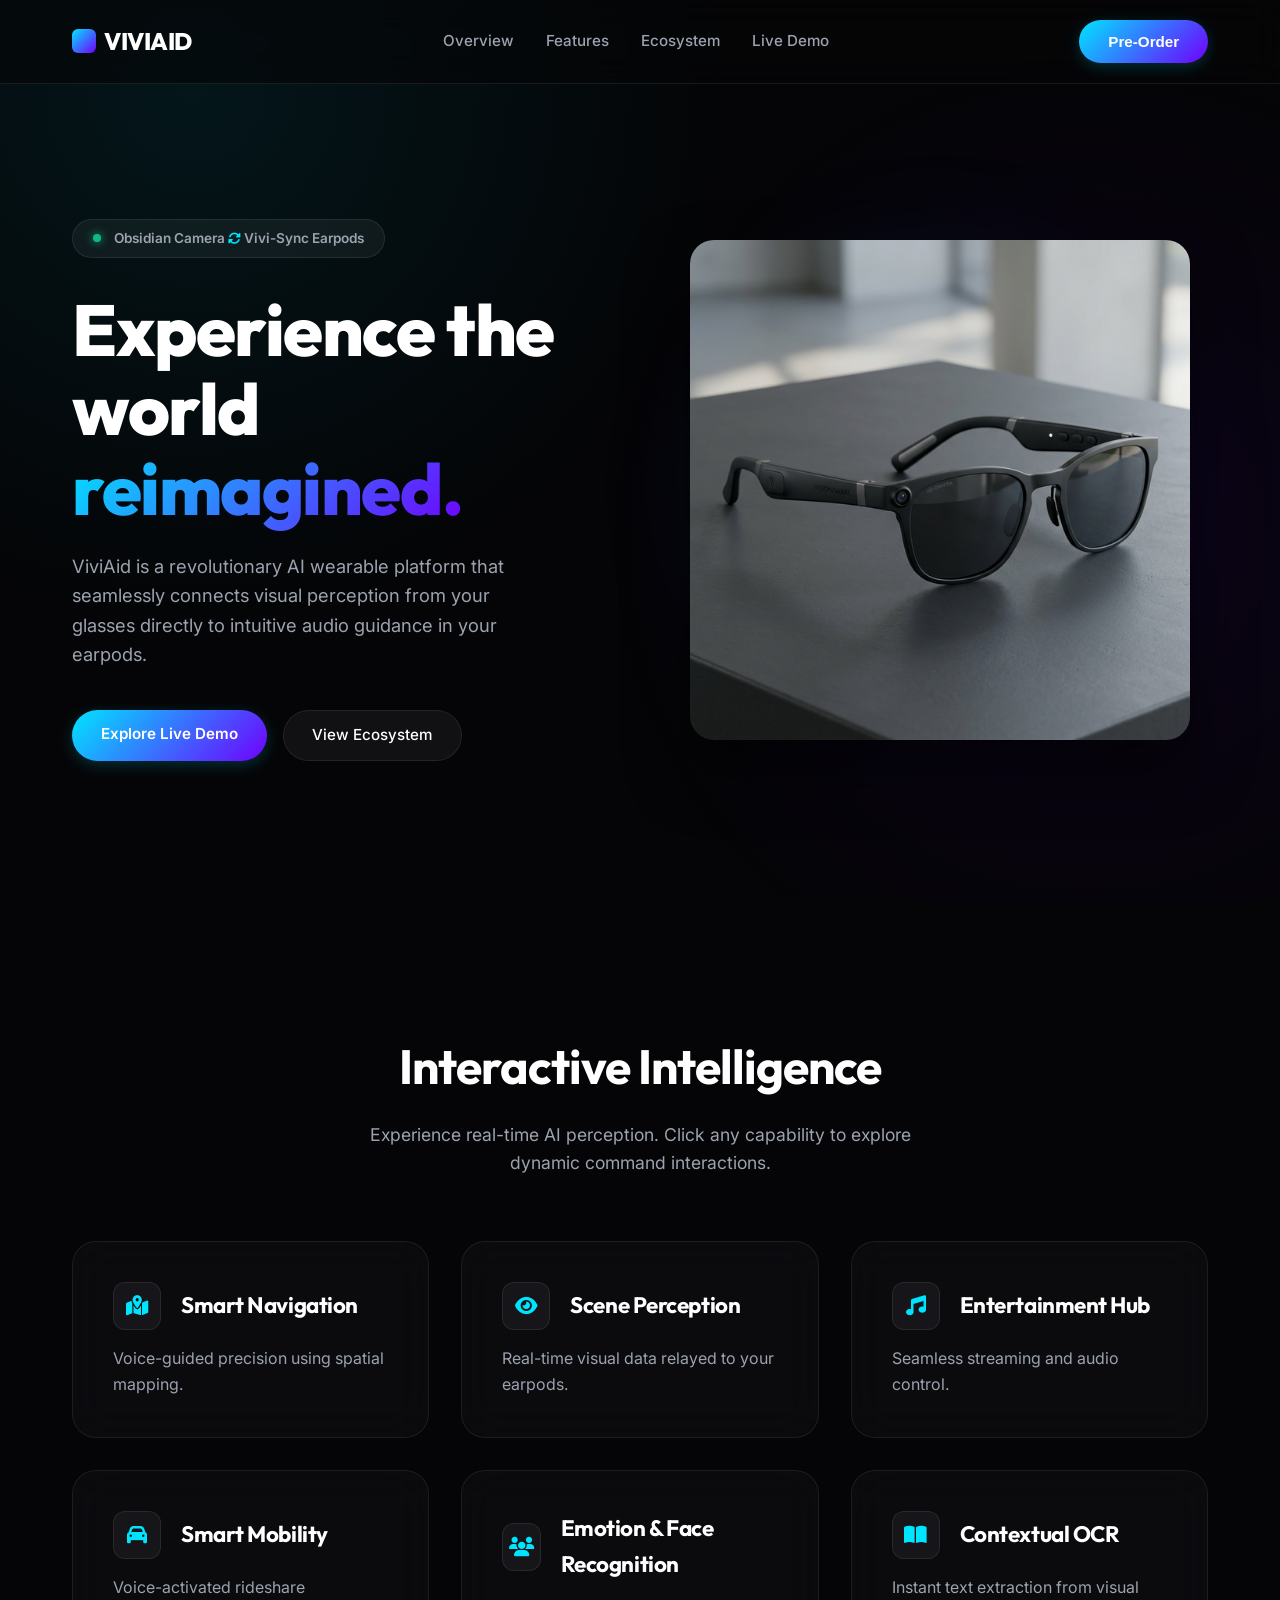
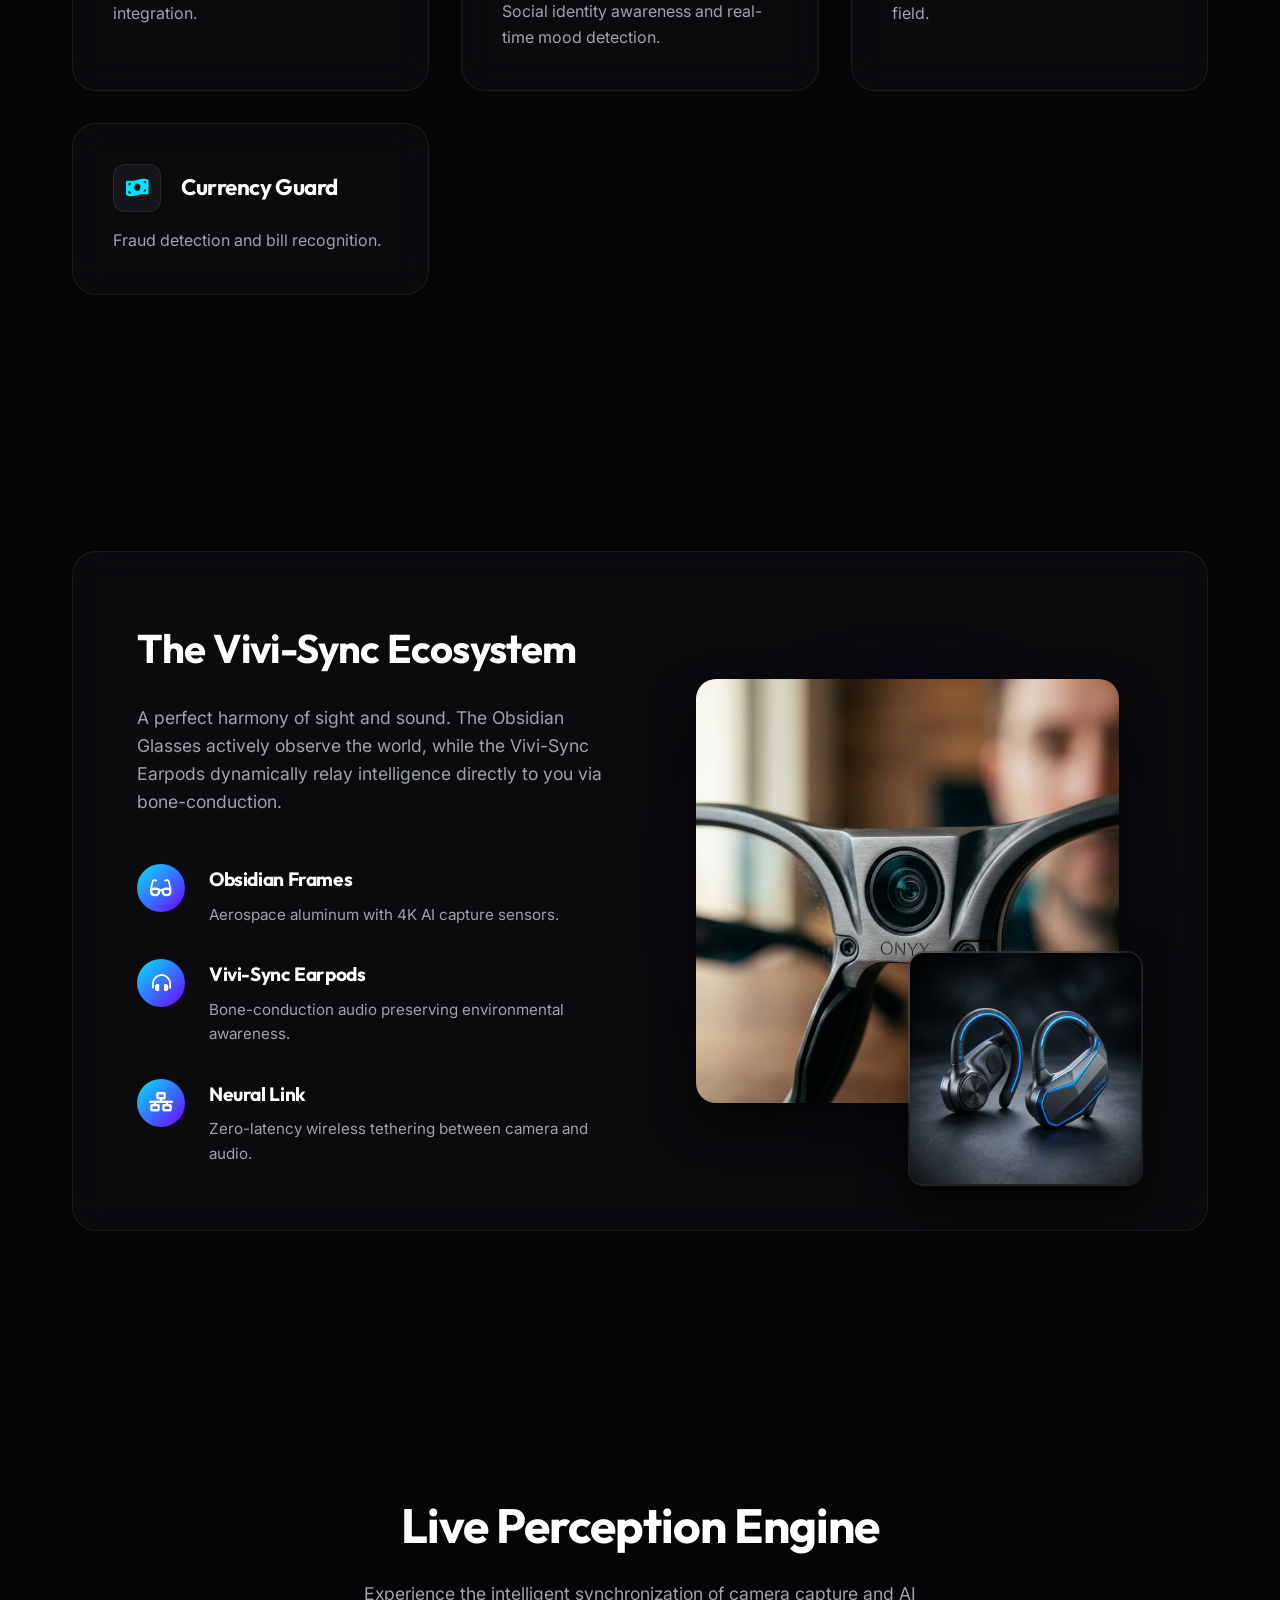
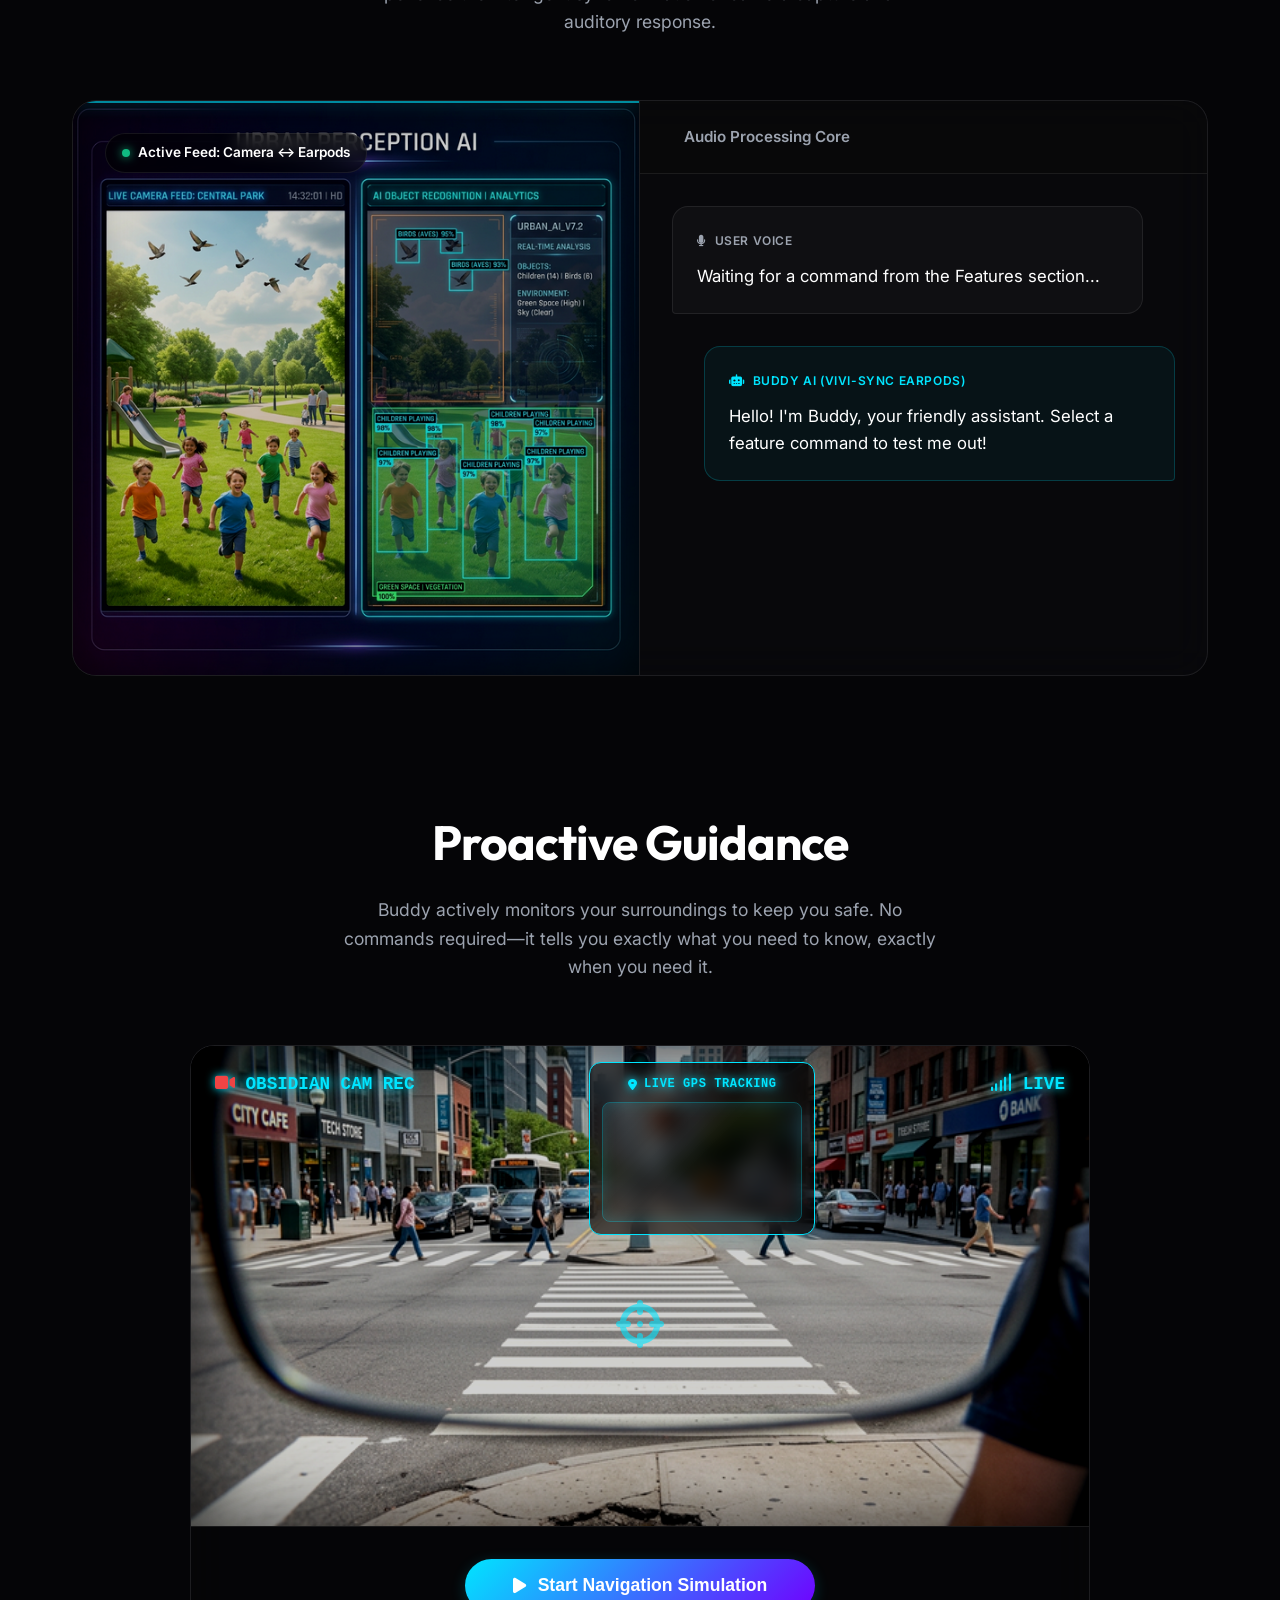
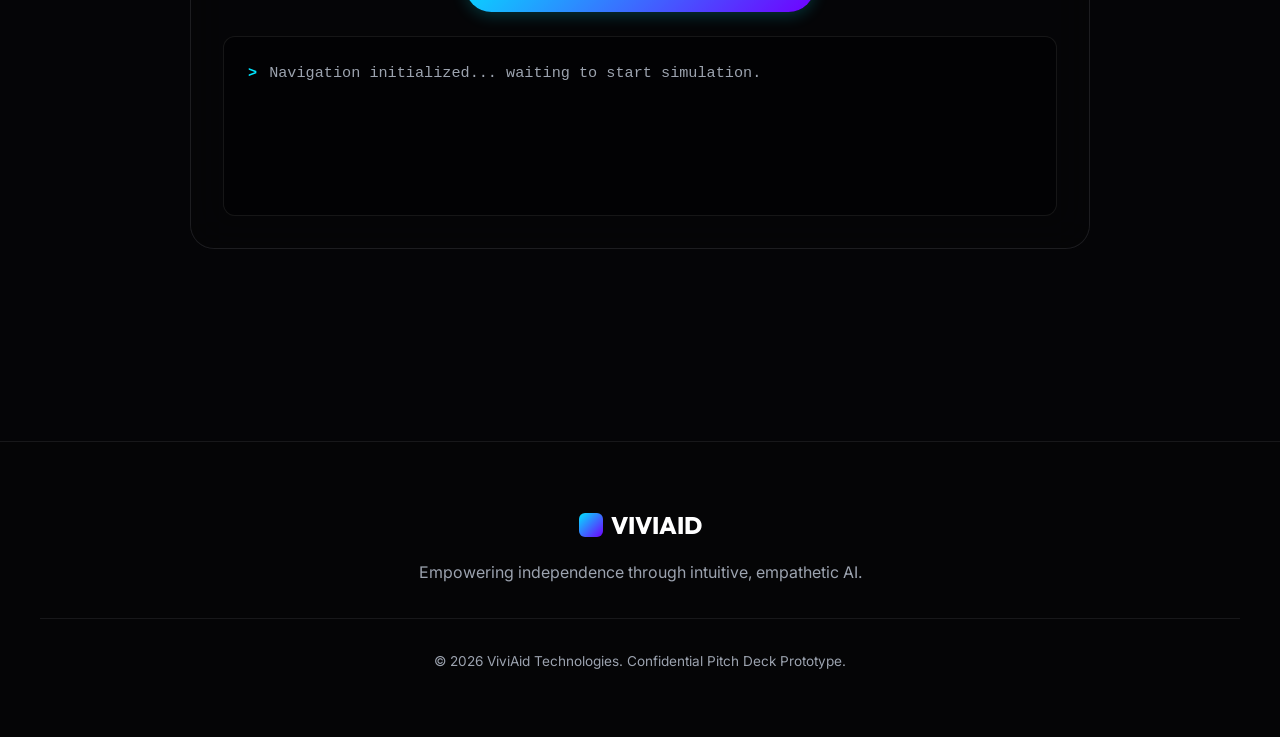
==== index.html @ 68cbff3f "Initial commit of ViviAid Project" ====
<!DOCTYPE html>
<html lang="en">

<head>
    <meta charset="UTF-8">
    <meta name="viewport" content="width=device-width, initial-scale=1.0">
    <title>ViviAid | Empowering Vision through AI</title>
    <link rel="stylesheet" href="style.css">
    <link
        href="https://fonts.googleapis.com/css2?family=Inter:wght@300;400;500;600;700&family=Outfit:wght@300;400;600;800&display=swap"
        rel="stylesheet">
    <link rel="stylesheet" href="https://cdnjs.cloudflare.com/ajax/libs/font-awesome/6.4.0/css/all.min.css">
</head>

<body class="dark-theme">
    <div class="ambient-background"></div>

    <nav class="glass-nav">
        <div class="nav-container">
            <div class="logo">
                <span class="logo-icon"></span>
                VIVIAID
            </div>
            <div class="nav-links">
                <a href="#overview">Overview</a>
                <a href="#features">Features</a>
                <a href="#hardware">Ecosystem</a>
                <a href="#demo">Live Demo</a>
            </div>
            <button class="btn-primary btn-nav">Pre-Order</button>
        </div>
    </nav>

    <header id="overview" class="hero-section">
        <div class="hero-content">
            <div class="system-status-badge">
                <div class="pulse-dot"></div>
                <span>Obsidian Camera <i class="fas fa-sync-alt spin-icon"></i> Vivi-Sync Earpods</span>
            </div>
            <h1 class="hero-title">Experience the world <br><span class="text-gradient">reimagined.</span></h1>
            <p class="hero-subtitle">ViviAid is a revolutionary AI wearable platform that seamlessly connects visual
                perception from your glasses directly to intuitive audio guidance in your earpods.</p>

            <div class="hero-actions">
                <a href="#demo" class="btn-primary">Explore Live Demo</a>
                <a href="#hardware" class="btn-secondary">View Ecosystem</a>
            </div>
        </div>
        <div class="hero-visual">
            <div class="glass-orb"></div>
            <img src="assets/glasses_1.png" alt="ViviAid Glasses" class="hero-image floating">
        </div>
    </header>

    <section id="features" class="features-section">
        <div class="section-header">
            <h2 class="section-title">Interactive Intelligence</h2>
            <p class="section-desc">Experience real-time AI perception. Click any capability to explore dynamic command
                interactions.</p>
        </div>

        <div class="features-grid">
            <!-- Navigation -->
            <div class="feature-card glass-panel" data-feature="navigation">
                <div class="feature-header">
                    <div class="feature-icon"><i class="fas fa-map-marked-alt"></i></div>
                    <h3>Smart Navigation</h3>
                </div>
                <p class="feature-desc">Voice-guided precision using spatial mapping.</p>
                <div class="feature-body">
                    <div class="divider"></div>
                    <p class="options-label">Command Buddy:</p>
                    <div class="options-grid">
                        <button class="btn-command" onclick="simulateVoice('navigation', 'park')">
                            <i class="fas fa-microphone"></i> "Take me to Central Park"
                        </button>
                        <button class="btn-command" onclick="simulateVoice('navigation', 'home')">
                            <i class="fas fa-microphone"></i> "Navigate home"
                        </button>
                    </div>
                </div>
            </div>

            <!-- Perception -->
            <div class="feature-card glass-panel" data-feature="perception">
                <div class="feature-header">
                    <div class="feature-icon"><i class="fas fa-eye"></i></div>
                    <h3>Scene Perception</h3>
                </div>
                <p class="feature-desc">Real-time visual data relayed to your earpods.</p>
                <div class="feature-body">
                    <div class="divider"></div>
                    <p class="options-label">Command Buddy:</p>
                    <div class="options-grid">
                        <button class="btn-command" onclick="simulateVoice('perception', 'surroundings')">
                            <i class="fas fa-microphone"></i> "Describe my surroundings"
                        </button>
                        <button class="btn-command" onclick="simulateVoice('perception', 'read_sign')">
                            <i class="fas fa-microphone"></i> "What does that sign say?"
                        </button>
                    </div>
                </div>
            </div>

            <!-- Music -->
            <div class="feature-card glass-panel" data-feature="music">
                <div class="feature-header">
                    <div class="feature-icon"><i class="fas fa-music"></i></div>
                    <h3>Entertainment Hub</h3>
                </div>
                <p class="feature-desc">Seamless streaming and audio control.</p>
                <div class="feature-body">
                    <div class="divider"></div>
                    <p class="options-label">Command Buddy:</p>
                    <div class="options-grid">
                        <button class="btn-command" onclick="simulateVoice('music', 'lofi')">
                            <i class="fas fa-microphone"></i> "Play relaxing lo-fi"
                        </button>
                        <button class="btn-command" onclick="simulateVoice('music', 'workout')">
                            <i class="fas fa-microphone"></i> "Start workout playlist"
                        </button>
                    </div>
                </div>
            </div>

            <!-- Rideshare -->
            <div class="feature-card glass-panel" data-feature="rideshare">
                <div class="feature-header">
                    <div class="feature-icon"><i class="fas fa-car"></i></div>
                    <h3>Smart Mobility</h3>
                </div>
                <p class="feature-desc">Voice-activated rideshare integration.</p>
                <div class="feature-body">
                    <div class="divider"></div>
                    <p class="options-label">Command Buddy:</p>
                    <div class="options-grid">
                        <button class="btn-command" onclick="simulateVoice('rideshare', 'uber')">
                            <i class="fas fa-microphone"></i> "Call me an Uber"
                        </button>
                        <button class="btn-command" onclick="simulateVoice('rideshare', 'status')">
                            <i class="fas fa-microphone"></i> "How far is my ride?"
                        </button>
                    </div>
                </div>
            </div>

            <!-- Recognition & Emotion -->
            <div class="feature-card glass-panel" data-feature="recognition">
                <div class="feature-header">
                    <div class="feature-icon"><i class="fas fa-users"></i></div>
                    <h3>Emotion & Face Recognition</h3>
                </div>
                <p class="feature-desc">Social identity awareness and real-time mood detection.</p>
                <div class="feature-body">
                    <div class="divider"></div>
                    <p class="options-label">Command Buddy:</p>
                    <div class="options-grid">
                        <button class="btn-command" onclick="simulateVoice('recognition', 'who')">
                            <i class="fas fa-microphone"></i> "Who is walking towards me?"
                        </button>
                        <button class="btn-command" onclick="simulateVoice('recognition', 'crowd')">
                            <i class="fas fa-microphone"></i> "Is anyone I know here?"
                        </button>
                        <button class="btn-command" onclick="simulateVoice('recognition', 'mood')">
                            <i class="fas fa-microphone"></i> "How is Jimmy feeling?"
                        </button>
                    </div>
                </div>
            </div>

            <!-- Reading -->
            <div class="feature-card glass-panel" data-feature="reading">
                <div class="feature-header">
                    <div class="feature-icon"><i class="fas fa-book-open"></i></div>
                    <h3>Contextual OCR</h3>
                </div>
                <p class="feature-desc">Instant text extraction from visual field.</p>
                <div class="feature-body">
                    <div class="divider"></div>
                    <p class="options-label">Command Buddy:</p>
                    <div class="options-grid">
                        <button class="btn-command" onclick="simulateVoice('reading', 'menu')">
                            <i class="fas fa-microphone"></i> "Read this menu"
                        </button>
                        <button class="btn-command" onclick="simulateVoice('reading', 'book')">
                            <i class="fas fa-microphone"></i> "Read first page"
                        </button>
                    </div>
                </div>
            </div>

            <!-- Currency Guard -->
            <div class="feature-card glass-panel" data-feature="currency">
                <div class="feature-header">
                    <div class="feature-icon"><i class="fas fa-money-bill-wave"></i></div>
                    <h3>Currency Guard</h3>
                </div>
                <p class="feature-desc">Fraud detection and bill recognition.</p>
                <div class="feature-body">
                    <div class="divider"></div>
                    <p class="options-label">Command Buddy:</p>
                    <div class="options-grid">
                        <button class="btn-command" onclick="simulateVoice('currency', 'check')">
                            <i class="fas fa-microphone"></i> "Buddy, check this note"
                        </button>
                        <button class="btn-command" onclick="simulateVoice('currency', 'fraud')">
                            <i class="fas fa-microphone"></i> "Is this money real?"
                        </button>
                    </div>
                </div>
            </div>
        </div>
    </section>

    <section id="hardware" class="hardware-section">
        <div class="hardware-container glass-panel">
            <div class="hardware-info">
                <h2 class="section-title">The Vivi-Sync Ecosystem</h2>
                <p class="hardware-desc">A perfect harmony of sight and sound. The Obsidian Glasses actively observe the
                    world, while the Vivi-Sync Earpods dynamically relay intelligence directly to you via
                    bone-conduction.</p>

                <div class="specs-list">
                    <div class="spec-item">
                        <div class="spec-icon"><i class="fas fa-glasses"></i></div>
                        <div class="spec-text">
                            <h4>Obsidian Frames</h4>
                            <p>Aerospace aluminum with 4K AI capture sensors.</p>
                        </div>
                    </div>
                    <div class="spec-item">
                        <div class="spec-icon"><i class="fas fa-headphones-alt"></i></div>
                        <div class="spec-text">
                            <h4>Vivi-Sync Earpods</h4>
                            <p>Bone-conduction audio preserving environmental awareness.</p>
                        </div>
                    </div>
                    <div class="spec-item">
                        <div class="spec-icon"><i class="fas fa-network-wired"></i></div>
                        <div class="spec-text">
                            <h4>Neural Link</h4>
                            <p>Zero-latency wireless tethering between camera and audio.</p>
                        </div>
                    </div>
                </div>
            </div>
            <div class="hardware-showcase">
                <div class="showcase-glow"></div>
                <img src="assets/glasses_2.png" alt="Obsidian Glasses" class="hw-img-main floating-slow">
                <img src="assets/earpods.png" alt="Vivi-Sync Earpods" class="hw-img-sub floating-fast">
            </div>
        </div>
    </section>

    <section id="demo" class="demo-section">
        <div class="section-header">
            <h2 class="section-title">Live Perception Engine</h2>
            <p class="section-desc">Experience the intelligent synchronization of camera capture and AI auditory
                response.</p>
        </div>

        <div class="demo-interface glass-panel">
            <div class="demo-visual-feed">
                <div class="feed-overlay">
                    <div class="feed-status">
                        <div class="pulse-dot green"></div> Active Feed: Camera &harr; Earpods
                    </div>
                    <div class="ai-scanning-line"></div>
                </div>
                <img src="assets/ai_view.png" alt="AI perception view" class="feed-image">
            </div>
            <div class="demo-interaction">
                <div class="interaction-header">
                    <i class="fas fa-waveform"></i> Audio Processing Core
                </div>
                <div class="chat-flow">
                    <div class="message user-message" id="user-speech-bubble">
                        <div class="message-meta"><i class="fas fa-microphone"></i> User Voice</div>
                        <p class="message-text">Waiting for a command from the Features section...</p>
                    </div>
                    <div class="message ai-message" id="ai-speech-bubble">
                        <div class="message-meta"><i class="fas fa-robot"></i> Buddy AI (Vivi-Sync Earpods)</div>
                        <p class="message-text">Hello! I'm Buddy, your friendly assistant. Select a feature command to
                            test me out!</p>
                    </div>
                </div>
            </div>
        </div>
    </section>

    <section id="proactive-guide" class="demo-section proactive-section">
        <div class="section-header">
            <h2 class="section-title">Proactive Guidance</h2>
            <p class="section-desc">Buddy actively monitors your surroundings to keep you safe. No commands
                required&mdash;it tells you exactly what you need to know, exactly when you need it.</p>
        </div>

        <div class="proactive-container glass-panel">
            <div class="proactive-video-wrapper">
                <div class="video-overlay">
                    <div class="video-hud">
                        <div class="hud-top">
                            <span class="hud-item"><i class="fas fa-video pulse-red"></i> OBSIDIAN CAM REC</span>
                            <div class="live-map-container">
                                <div class="map-label"><i class="fas fa-map-marker-alt"></i> Live GPS Tracking</div>
                                <div class="map-iframe-wrapper">
                                    <iframe
                                        src="https://maps.google.com/maps?q=5th%20Avenue,%20NYC&t=m&z=16&output=embed&iwloc=near&disableDefaultUI=true"
                                        frameborder="0" scrolling="no" marginheight="0" marginwidth="0"></iframe>
                                    <div class="map-glass-overlay"></div>
                                </div>
                            </div>
                            <span class="hud-item"><i class="fas fa-signal"></i> LIVE</span>
                        </div>
                        <div class="hud-center">
                            <i class="fas fa-crosshairs target-reticle"></i>
                        </div>
                        <div class="hud-bottom">
                            <div class="ai-subtitle-box" id="proactive-subtitle">
                                <span class="subtitle-text info">System scanning environment...</span>
                            </div>
                        </div>
                    </div>
                </div>
                <img src="assets/street_navigation.png" alt="Street navigation view" class="proactive-video-img">
            </div>
            <div class="proactive-controls">
                <button class="btn-primary btn-play" onclick="startProactiveDemo()" id="btn-proactive-play">
                    <i class="fas fa-play"></i> Start Navigation Simulation
                </button>
                <div class="proactive-logs" id="proactive-logs">
                    <div class="log-item header-log">Navigation initialized... waiting to start simulation.</div>
                </div>
            </div>
        </div>
    </section>

    <!-- Adding a professional footer -->
    <footer class="footer">
        <div class="footer-content">
            <div class="footer-logo">
                <span class="logo-icon"></span>
                VIVIAID
            </div>
            <p class="footer-text">Empowering independence through intuitive, empathetic AI.</p>
            <div class="footer-bottom">
                <p>&copy; 2026 ViviAid Technologies. Confidential Pitch Deck Prototype.</p>
            </div>
        </div>
    </footer>

    <script src="main.js"></script>
</body>

</html>
---- style.css ----
:root {
    --bg-dark: #050507;
    --bg-panel: rgba(20, 20, 25, 0.4);
    --border-glass: rgba(255, 255, 255, 0.08);
    --accent-cyan: #00e5ff;
    --accent-purple: #7000ff;
    --accent-gradient: linear-gradient(135deg, var(--accent-cyan), var(--accent-purple));
    --text-primary: #ffffff;
    --text-secondary: #9ca3af;
    --font-heading: 'Outfit', sans-serif;
    --font-ui: 'Inter', sans-serif;
}

* {
    margin: 0;
    padding: 0;
    box-sizing: border-box;
}

html {
    scroll-behavior: smooth;
}

body {
    background-color: var(--bg-dark);
    color: var(--text-primary);
    font-family: var(--font-ui);
    line-height: 1.6;
    overflow-x: hidden;
    -webkit-font-smoothing: antialiased;
}

/* Typography */
h1,
h2,
h3,
h4,
.logo {
    font-family: var(--font-heading);
    letter-spacing: -0.02em;
}

.text-gradient {
    background: var(--accent-gradient);
    -webkit-background-clip: text;
    -webkit-text-fill-color: transparent;
    background-clip: text;
}

/* Ambient Background */
.ambient-background {
    position: fixed;
    top: 0;
    left: 0;
    width: 100vw;
    height: 100vh;
    z-index: -1;
    background:
        radial-gradient(circle at 15% 10%, rgba(0, 229, 255, 0.08) 0%, transparent 40%),
        radial-gradient(circle at 85% 60%, rgba(112, 0, 255, 0.08) 0%, transparent 40%);
    pointer-events: none;
}

/* Glass UI Elements */
.glass-nav {
    position: fixed;
    top: 0;
    width: 100%;
    z-index: 100;
    background: rgba(5, 5, 7, 0.6);
    backdrop-filter: blur(16px);
    -webkit-backdrop-filter: blur(16px);
    border-bottom: 1px solid var(--border-glass);
}

.nav-container {
    max-width: 1200px;
    margin: 0 auto;
    padding: 1.25rem 2rem;
    display: flex;
    justify-content: space-between;
    align-items: center;
}

.logo {
    font-size: 1.5rem;
    font-weight: 800;
    display: flex;
    align-items: center;
    gap: 0.5rem;
    color: var(--text-primary);
}

.logo-icon {
    width: 24px;
    height: 24px;
    border-radius: 6px;
    background: var(--accent-gradient);
}

.nav-links {
    display: flex;
    gap: 2rem;
}

.nav-links a {
    color: var(--text-secondary);
    text-decoration: none;
    font-weight: 500;
    font-size: 0.95rem;
    transition: color 0.3s ease;
}

.nav-links a:hover {
    color: var(--text-primary);
}

/* Buttons */
.btn-primary {
    background: var(--accent-gradient);
    color: #fff;
    border: none;
    padding: 0.8rem 1.8rem;
    border-radius: 50px;
    font-weight: 600;
    font-size: 0.95rem;
    cursor: pointer;
    text-decoration: none;
    transition: transform 0.3s cubic-bezier(0.175, 0.885, 0.32, 1.275), box-shadow 0.3s ease;
    box-shadow: 0 4px 15px rgba(0, 229, 255, 0.2);
    display: inline-block;
}

.btn-primary:hover {
    transform: translateY(-2px);
    box-shadow: 0 8px 25px rgba(0, 229, 255, 0.4);
}

.btn-secondary {
    background: rgba(255, 255, 255, 0.05);
    color: var(--text-primary);
    border: 1px solid var(--border-glass);
    padding: 0.8rem 1.8rem;
    border-radius: 50px;
    font-weight: 500;
    font-size: 0.95rem;
    cursor: pointer;
    text-decoration: none;
    transition: all 0.3s ease;
    display: inline-block;
}

.btn-secondary:hover {
    background: rgba(255, 255, 255, 0.1);
    border-color: rgba(255, 255, 255, 0.2);
}

.btn-command {
    background: rgba(255, 255, 255, 0.05);
    border: 1px solid var(--border-glass);
    color: var(--text-primary);
    padding: 0.8rem 1rem;
    border-radius: 12px;
    font-size: 0.9rem;
    font-weight: 500;
    display: flex;
    align-items: center;
    gap: 0.5rem;
    cursor: pointer;
    transition: all 0.3s ease;
    text-align: left;
}

.btn-command i {
    color: var(--accent-cyan);
    font-size: 1rem;
}

.btn-command:hover {
    background: rgba(0, 229, 255, 0.1);
    border-color: rgba(0, 229, 255, 0.3);
    transform: translateY(-2px);
}

/* Hero Section */
.hero-section {
    max-width: 1200px;
    margin: 0 auto;
    padding: 10rem 2rem 5rem;
    display: grid;
    grid-template-columns: 1fr 1fr;
    gap: 4rem;
    align-items: center;
    min-height: 100vh;
}

.system-status-badge {
    display: inline-flex;
    align-items: center;
    gap: 0.8rem;
    background: rgba(255, 255, 255, 0.05);
    border: 1px solid var(--border-glass);
    padding: 0.5rem 1.25rem;
    border-radius: 50px;
    font-size: 0.85rem;
    font-weight: 600;
    color: var(--text-secondary);
    margin-bottom: 2rem;
}

.pulse-dot {
    width: 8px;
    height: 8px;
    background: #10b981;
    border-radius: 50%;
    box-shadow: 0 0 10px #10b981;
    animation: pulse 2s infinite;
}

.pulse-dot.green {
    background: #10b981;
    box-shadow: 0 0 10px #10b981;
}

@keyframes pulse {
    0% {
        transform: scale(0.95);
        box-shadow: 0 0 0 0 rgba(16, 185, 129, 0.7);
    }

    70% {
        transform: scale(1);
        box-shadow: 0 0 0 6px rgba(16, 185, 129, 0);
    }

    100% {
        transform: scale(0.95);
        box-shadow: 0 0 0 0 rgba(16, 185, 129, 0);
    }
}

.spin-icon {
    font-size: 0.8rem;
    color: var(--accent-cyan);
    animation: spin 4s linear infinite;
}

@keyframes spin {
    100% {
        transform: rotate(360deg);
    }
}

.hero-title {
    font-size: 4.5rem;
    line-height: 1.1;
    margin-bottom: 1.5rem;
    font-weight: 800;
}

.hero-subtitle {
    font-size: 1.15rem;
    color: var(--text-secondary);
    margin-bottom: 2.5rem;
    max-width: 480px;
}

.hero-actions {
    display: flex;
    gap: 1rem;
}

.hero-visual {
    position: relative;
    display: flex;
    justify-content: center;
    align-items: center;
}

.glass-orb {
    position: absolute;
    width: 400px;
    height: 400px;
    background: var(--accent-gradient);
    border-radius: 50%;
    filter: blur(80px);
    opacity: 0.15;
    z-index: -1;
}

.hero-image {
    width: 100%;
    max-width: 500px;
    border-radius: 24px;
    box-shadow: 0 30px 60px rgba(0, 0, 0, 0.6);
}

.floating {
    animation: float 6s ease-in-out infinite;
}

.floating-slow {
    animation: float 8s ease-in-out infinite;
}

.floating-fast {
    animation: float 4s ease-in-out infinite reverse;
}

@keyframes float {

    0%,
    100% {
        transform: translateY(0);
    }

    50% {
        transform: translateY(-20px);
    }
}

/* Sections */
.features-section,
.hardware-section,
.demo-section {
    max-width: 1200px;
    margin: 0 auto;
    padding: 8rem 2rem;
}

.section-header {
    text-align: center;
    margin-bottom: 4rem;
    max-width: 600px;
    margin-left: auto;
    margin-right: auto;
}

.section-title {
    font-size: 3rem;
    margin-bottom: 1rem;
}

.section-desc {
    color: var(--text-secondary);
    font-size: 1.1rem;
}

/* Glass Panel Utilities */
.glass-panel {
    background: var(--bg-panel);
    border: 1px solid var(--border-glass);
    backdrop-filter: blur(20px);
    -webkit-backdrop-filter: blur(20px);
    border-radius: 24px;
}

/* Features */
.features-grid {
    display: grid;
    grid-template-columns: repeat(auto-fit, minmax(320px, 1fr));
    gap: 2rem;
}

.feature-card {
    padding: 2.5rem;
    transition: all 0.4s cubic-bezier(0.175, 0.885, 0.32, 1.275);
    display: flex;
    flex-direction: column;
}

.feature-card:hover {
    border-color: rgba(0, 229, 255, 0.3);
    transform: translateY(-5px);
    box-shadow: 0 20px 40px rgba(0, 0, 0, 0.4);
}

.feature-card.expanded {
    background: rgba(255, 255, 255, 0.08);
    border-color: var(--accent-purple);
}

.feature-header {
    display: flex;
    align-items: center;
    gap: 1.25rem;
    margin-bottom: 1rem;
    cursor: pointer;
}

.feature-icon {
    width: 48px;
    height: 48px;
    border-radius: 12px;
    background: rgba(255, 255, 255, 0.05);
    display: flex;
    align-items: center;
    justify-content: center;
    font-size: 1.25rem;
    color: var(--accent-cyan);
    border: 1px solid var(--border-glass);
}

.feature-card h3 {
    font-size: 1.4rem;
}

.feature-desc {
    color: var(--text-secondary);
    font-size: 1rem;
    margin-bottom: 0;
}

.feature-body {
    max-height: 0;
    overflow: hidden;
    opacity: 0;
    transition: max-height 0.5s ease, opacity 0.5s ease, margin-top 0.5s ease;
}

.feature-card.expanded .feature-body {
    max-height: 300px;
    opacity: 1;
    margin-top: 1.5rem;
}

.divider {
    height: 1px;
    background: var(--border-glass);
    margin-bottom: 1.5rem;
}

.options-label {
    font-size: 0.85rem;
    text-transform: uppercase;
    letter-spacing: 0.05em;
    color: var(--accent-cyan);
    margin-bottom: 1rem;
    font-weight: 600;
}

.options-grid {
    display: flex;
    flex-direction: column;
    gap: 0.75rem;
}

/* Hardware Section */
.hardware-container {
    display: grid;
    grid-template-columns: 1fr 1fr;
    gap: 4rem;
    padding: 4rem;
    align-items: center;
}

.hardware-info h2 {
    font-size: 2.5rem;
    margin-bottom: 1.5rem;
}

.hardware-desc {
    color: var(--text-secondary);
    font-size: 1.1rem;
    margin-bottom: 3rem;
}

.specs-list {
    display: flex;
    flex-direction: column;
    gap: 2rem;
}

.spec-item {
    display: flex;
    gap: 1.5rem;
}

.spec-icon {
    width: 48px;
    height: 48px;
    min-width: 48px;
    border-radius: 50%;
    background: var(--accent-gradient);
    display: flex;
    align-items: center;
    justify-content: center;
    font-size: 1.2rem;
    color: white;
}

.spec-text h4 {
    font-size: 1.2rem;
    margin-bottom: 0.5rem;
}

.spec-text p {
    color: var(--text-secondary);
    font-size: 0.95rem;
}

.hardware-showcase {
    position: relative;
    height: 100%;
    min-height: 400px;
    display: flex;
    align-items: center;
    justify-content: center;
}

.showcase-glow {
    position: absolute;
    width: 300px;
    height: 300px;
    background: rgba(112, 0, 255, 0.2);
    filter: blur(60px);
    border-radius: 50%;
}

.hw-img-main {
    width: 90%;
    border-radius: 20px;
    position: relative;
    z-index: 2;
    box-shadow: 0 20px 40px rgba(0, 0, 0, 0.5);
}

.hw-img-sub {
    position: absolute;
    width: 50%;
    bottom: -20px;
    right: 0px;
    z-index: 3;
    border-radius: 16px;
    border: 2px solid rgba(255, 255, 255, 0.1);
    background: rgba(0, 0, 0, 0.4);
    backdrop-filter: blur(10px);
    box-shadow: 0 20px 40px rgba(0, 0, 0, 0.6);
}

/* Demo Section */
.demo-interface {
    display: grid;
    grid-template-columns: 1fr 1fr;
    overflow: hidden;
}

.demo-visual-feed {
    position: relative;
    border-right: 1px solid var(--border-glass);
    overflow: hidden;
    min-height: 400px;
}

.feed-image {
    width: 100%;
    height: 100%;
    object-fit: cover;
    filter: brightness(0.8) contrast(1.1);
}

.feed-overlay {
    position: absolute;
    top: 0;
    left: 0;
    width: 100%;
    height: 100%;
    box-shadow: inset 0 0 50px rgba(0, 0, 0, 0.8);
    pointer-events: none;
    z-index: 2;
}

.feed-status {
    position: absolute;
    top: 2rem;
    left: 2rem;
    background: rgba(0, 0, 0, 0.6);
    backdrop-filter: blur(8px);
    padding: 0.5rem 1rem;
    border-radius: 50px;
    border: 1px solid var(--border-glass);
    font-size: 0.85rem;
    font-weight: 600;
    display: flex;
    align-items: center;
    gap: 0.5rem;
}

.ai-scanning-line {
    position: absolute;
    top: 0;
    left: 0;
    width: 100%;
    height: 2px;
    background: var(--accent-cyan);
    box-shadow: 0 0 15px var(--accent-cyan);
    animation: scan 4s ease-in-out infinite;
    opacity: 0.6;
}

@keyframes scan {
    0% {
        top: 0;
    }

    50% {
        top: 100%;
    }

    100% {
        top: 0;
    }
}

.demo-interaction {
    padding: 0;
    display: flex;
    flex-direction: column;
}

.interaction-header {
    padding: 1.5rem 2rem;
    border-bottom: 1px solid var(--border-glass);
    font-weight: 600;
    font-size: 0.95rem;
    color: var(--text-secondary);
    display: flex;
    align-items: center;
    gap: 0.75rem;
    background: rgba(0, 0, 0, 0.3);
}

.chat-flow {
    padding: 2rem;
    display: flex;
    flex-direction: column;
    gap: 2rem;
    background: rgba(0, 0, 0, 0.2);
    flex-grow: 1;
}

.message {
    padding: 1.5rem;
    border-radius: 16px;
    border: 1px solid var(--border-glass);
    position: relative;
    font-size: 1.05rem;
}

.user-message {
    background: rgba(255, 255, 255, 0.03);
    margin-right: 2rem;
    border-bottom-left-radius: 4px;
}

.ai-message {
    background: rgba(0, 229, 255, 0.05);
    border-color: rgba(0, 229, 255, 0.2);
    margin-left: 2rem;
    border-bottom-right-radius: 4px;
}

.message-meta {
    font-size: 0.75rem;
    text-transform: uppercase;
    letter-spacing: 0.05em;
    font-weight: 600;
    margin-bottom: 0.75rem;
    display: flex;
    align-items: center;
    gap: 0.5rem;
}

.user-message .message-meta {
    color: var(--text-secondary);
}

.ai-message .message-meta {
    color: var(--accent-cyan);
}

/* Proactive Guidance Section */
.proactive-section {
    padding-top: 0;
}

.proactive-container {
    display: flex;
    flex-direction: column;
    overflow: hidden;
    max-width: 900px;
    margin: 0 auto;
}

.proactive-video-wrapper {
    position: relative;
    width: 100%;
    height: 480px;
    background: #000;
}

.proactive-video-img {
    width: 100%;
    height: 100%;
    object-fit: cover;
    opacity: 0.9;
    filter: contrast(1.1) brightness(0.9);
}

.video-overlay {
    position: absolute;
    top: 0;
    left: 0;
    right: 0;
    bottom: 0;
    box-shadow: inset 0 0 80px rgba(0, 0, 0, 0.8);
    pointer-events: none;
    z-index: 5;
}

.video-hud {
    position: absolute;
    top: 0;
    left: 0;
    right: 0;
    bottom: 0;
    display: flex;
    flex-direction: column;
    justify-content: space-between;
    padding: 1.5rem;
    color: var(--accent-cyan);
    font-family: monospace;
    z-index: 10;
}

.hud-top {
    display: flex;
    justify-content: space-between;
    align-items: flex-start;
    font-weight: bold;
    font-size: 1.1rem;
    text-shadow: 0 0 10px var(--accent-cyan);
}

.pulse-red {
    color: #ef4444;
    animation: flash 2s infinite;
}

@keyframes flash {

    0%,
    100% {
        opacity: 1;
    }

    50% {
        opacity: 0.3;
    }
}

.live-map-container {
    display: flex;
    flex-direction: column;
    align-items: center;
    background: rgba(0, 0, 0, 0.6);
    backdrop-filter: blur(10px);
    border: 1px solid var(--accent-cyan);
    border-radius: 12px;
    padding: 0.75rem;
    margin-top: -0.5rem;
    box-shadow: 0 4px 20px rgba(0, 229, 255, 0.1);
}

.map-label {
    font-size: 0.75rem;
    text-transform: uppercase;
    letter-spacing: 0.05em;
    color: var(--accent-cyan);
    margin-bottom: 0.5rem;
    display: flex;
    align-items: center;
    gap: 0.4rem;
}

.map-iframe-wrapper {
    position: relative;
    width: 200px;
    height: 120px;
    border-radius: 8px;
    overflow: hidden;
    border: 1px solid rgba(0, 229, 255, 0.3);
}

.map-iframe-wrapper iframe {
    width: 100%;
    height: 100%;
    /* Creates a dark mode map effect easily */
    filter: invert(90%) hue-rotate(180deg) brightness(85%) contrast(85%);
}

.map-glass-overlay {
    position: absolute;
    top: 0;
    left: 0;
    right: 0;
    bottom: 0;
    pointer-events: none;
    background: linear-gradient(135deg, rgba(255, 255, 255, 0.05) 0%, transparent 50%);
    box-shadow: inset 0 0 15px rgba(0, 229, 255, 0.15);
}

.hud-center {
    display: flex;
    justify-content: center;
    align-items: center;
    flex-grow: 1;
}

.target-reticle {
    font-size: 3rem;
    opacity: 0.6;
    animation: pulse 2s infinite;
}

.hud-bottom {
    display: flex;
    justify-content: center;
    padding-bottom: 1rem;
}

.ai-subtitle-box {
    background: rgba(0, 0, 0, 0.75);
    backdrop-filter: blur(10px);
    border: 1px solid var(--border-glass);
    padding: 1.25rem 2rem;
    border-radius: 12px;
    max-width: 80%;
    text-align: center;
    transform: translateY(20px);
    opacity: 0;
    transition: all 0.4s cubic-bezier(0.175, 0.885, 0.32, 1.275);
}

.ai-subtitle-box.visible {
    transform: translateY(0);
    opacity: 1;
    border-color: var(--accent-cyan);
    box-shadow: 0 0 30px rgba(0, 229, 255, 0.2);
}

.ai-subtitle-box.alert-border {
    border-color: #f87171;
    box-shadow: 0 0 30px rgba(248, 113, 113, 0.3);
}

.ai-subtitle-box.success-border {
    border-color: #34d399;
    box-shadow: 0 0 30px rgba(52, 211, 153, 0.3);
}

.subtitle-text {
    font-family: var(--font-ui);
    font-size: 1.25rem;
    font-weight: 500;
}

.subtitle-text.alert {
    color: #f87171;
}

.subtitle-text.success {
    color: #34d399;
}

.subtitle-text.info {
    color: white;
}

.proactive-controls {
    padding: 2rem;
    display: flex;
    flex-direction: column;
    gap: 1.5rem;
    background: rgba(0, 0, 0, 0.5);
    border-top: 1px solid var(--border-glass);
}

.btn-play {
    align-self: center;
    display: inline-flex;
    justify-content: center;
    gap: 0.75rem;
    align-items: center;
    padding: 1rem 3rem;
    font-size: 1.1rem;
    cursor: pointer;
}

.btn-play:disabled {
    opacity: 0.7;
    cursor: wait;
}

.proactive-logs {
    background: rgba(0, 0, 0, 0.4);
    border: 1px solid var(--border-glass);
    border-radius: 12px;
    padding: 1.5rem;
    height: 180px;
    overflow-y: auto;
    display: flex;
    flex-direction: column;
    gap: 0.75rem;
    font-family: monospace;
    font-size: 0.95rem;
    color: var(--text-secondary);
}

.log-item {
    display: flex;
    gap: 0.75rem;
    align-items: flex-start;
    animation: slideIn 0.3s ease-out forwards;
}

@keyframes slideIn {
    from {
        opacity: 0;
        transform: translateX(-10px);
    }

    to {
        opacity: 1;
        transform: translateX(0);
    }
}

.log-item::before {
    content: '>';
    color: var(--accent-cyan);
    font-weight: bold;
}

/* Footer */
.footer {
    border-top: 1px solid var(--border-glass);
    background: rgba(5, 5, 7, 0.8);
    padding: 4rem 2rem;
    margin-top: 4rem;
}

.footer-content {
    max-width: 1200px;
    margin: 0 auto;
    display: flex;
    flex-direction: column;
    align-items: center;
    text-align: center;
}

.footer-logo {
    font-family: var(--font-heading);
    font-size: 1.5rem;
    font-weight: 800;
    display: flex;
    align-items: center;
    gap: 0.5rem;
    margin-bottom: 1rem;
}

.footer-text {
    color: var(--text-secondary);
    margin-bottom: 2rem;
    font-size: 1rem;
}

.footer-bottom {
    border-top: 1px solid var(--border-glass);
    padding-top: 2rem;
    width: 100%;
    color: var(--text-secondary);
    font-size: 0.85rem;
}

/* Responsive */
@media (max-width: 968px) {
    .nav-links {
        display: none;
    }

    .hero-section,
    .hardware-container,
    .demo-interface {
        grid-template-columns: 1fr;
    }

    .hero-title {
        font-size: 3.5rem;
    }

    .hardware-container {
        padding: 2rem;
    }
}
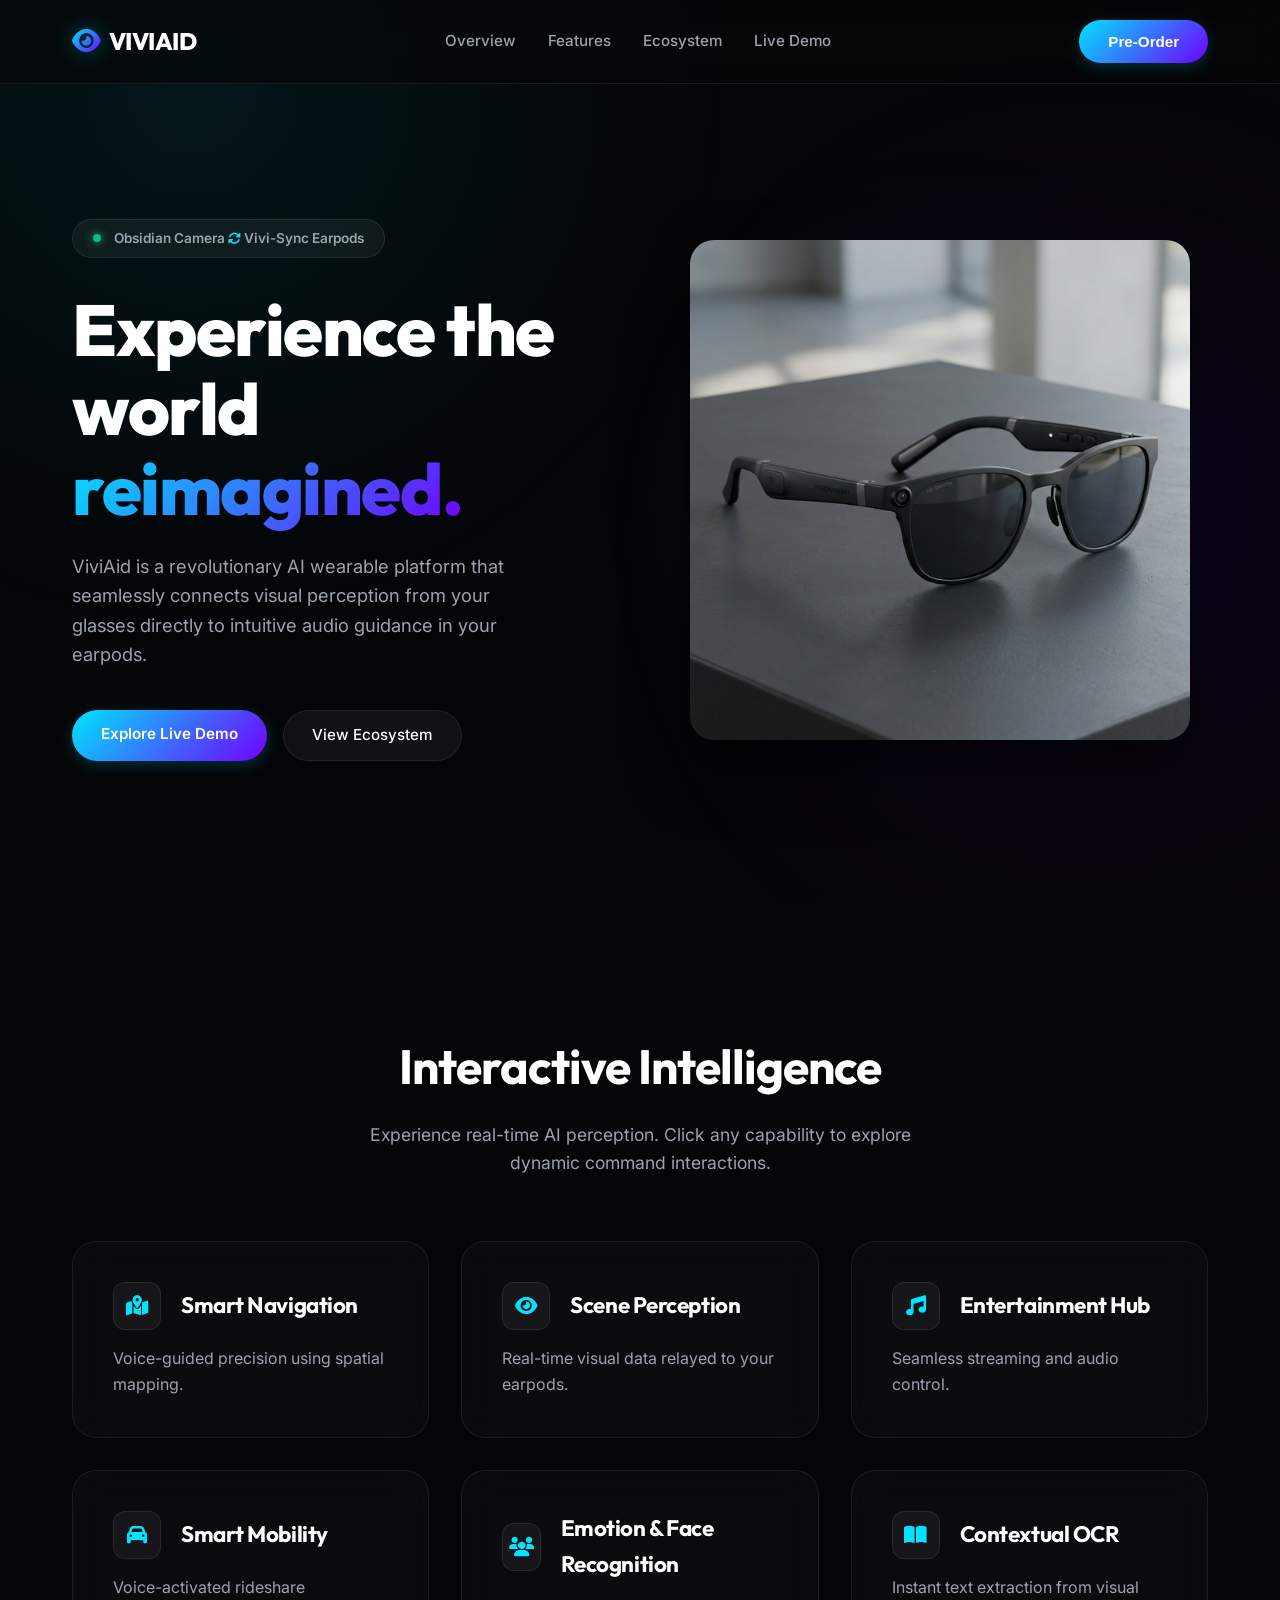
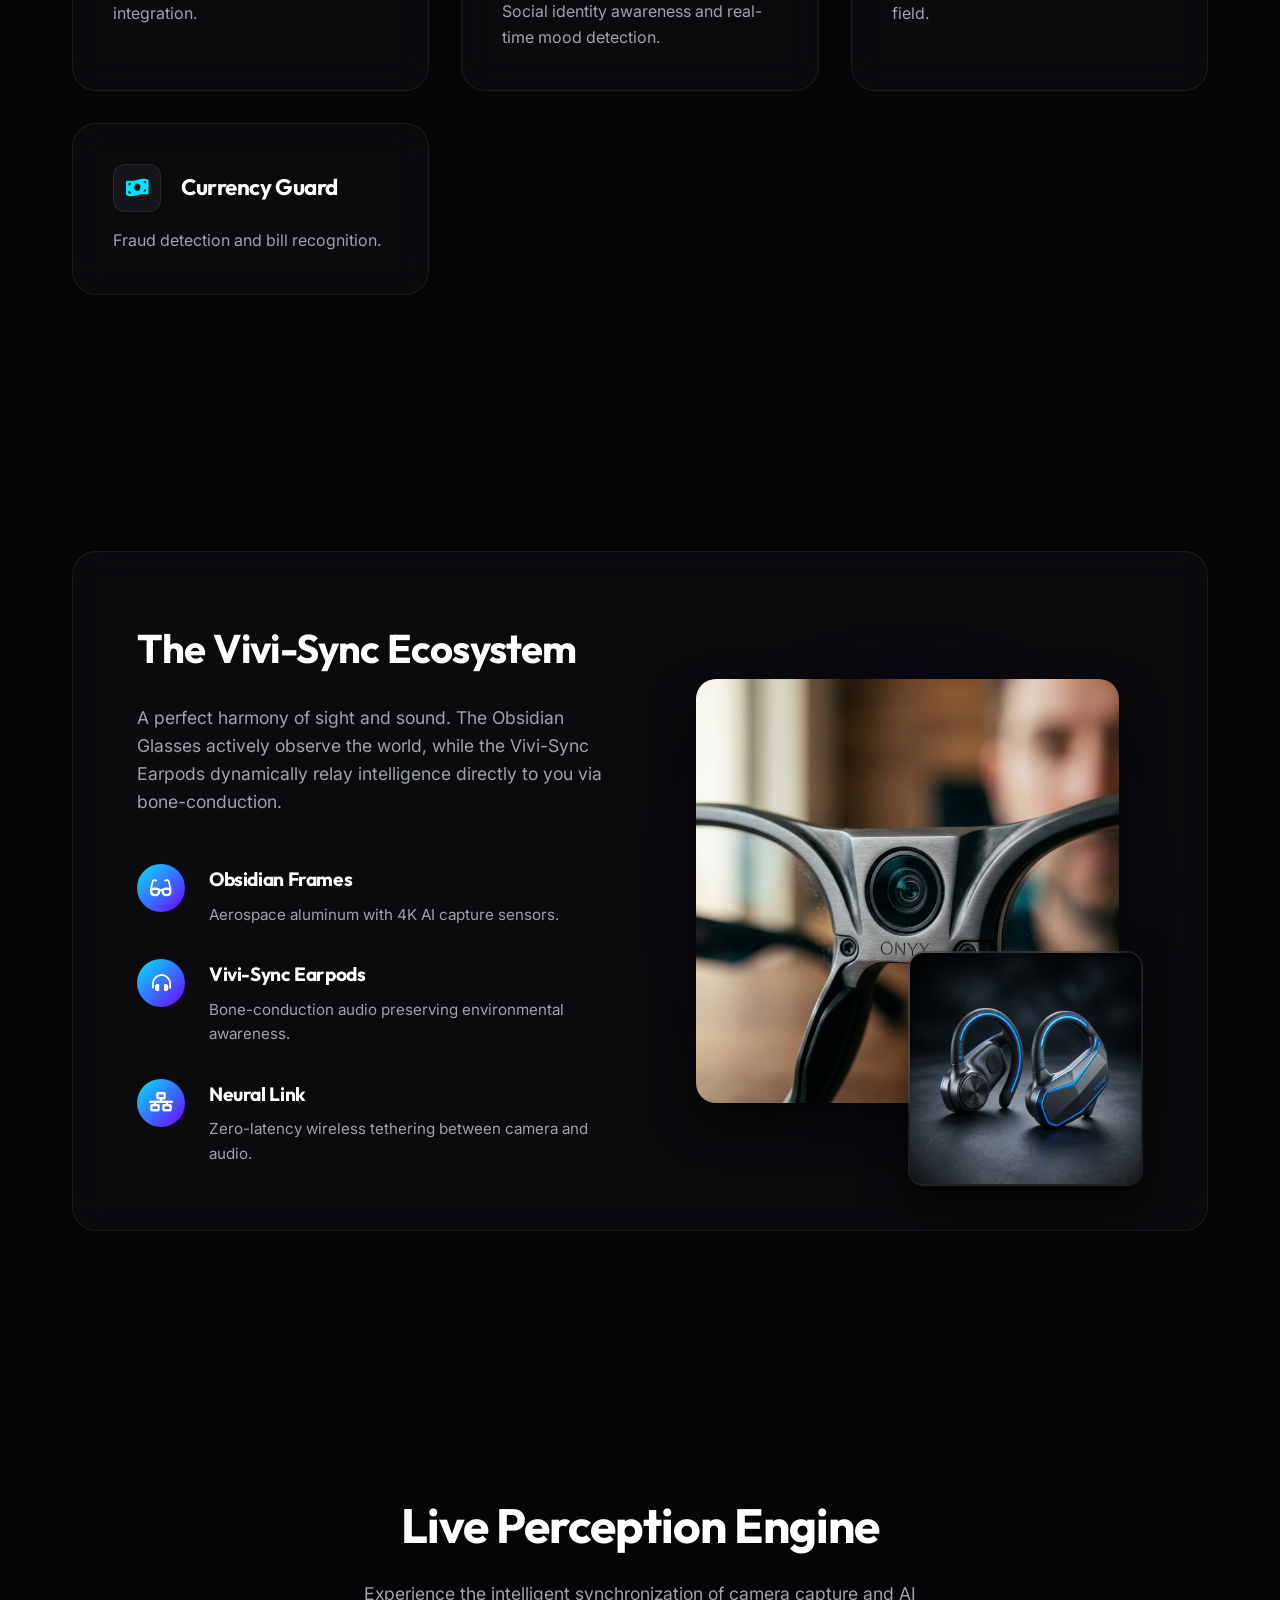
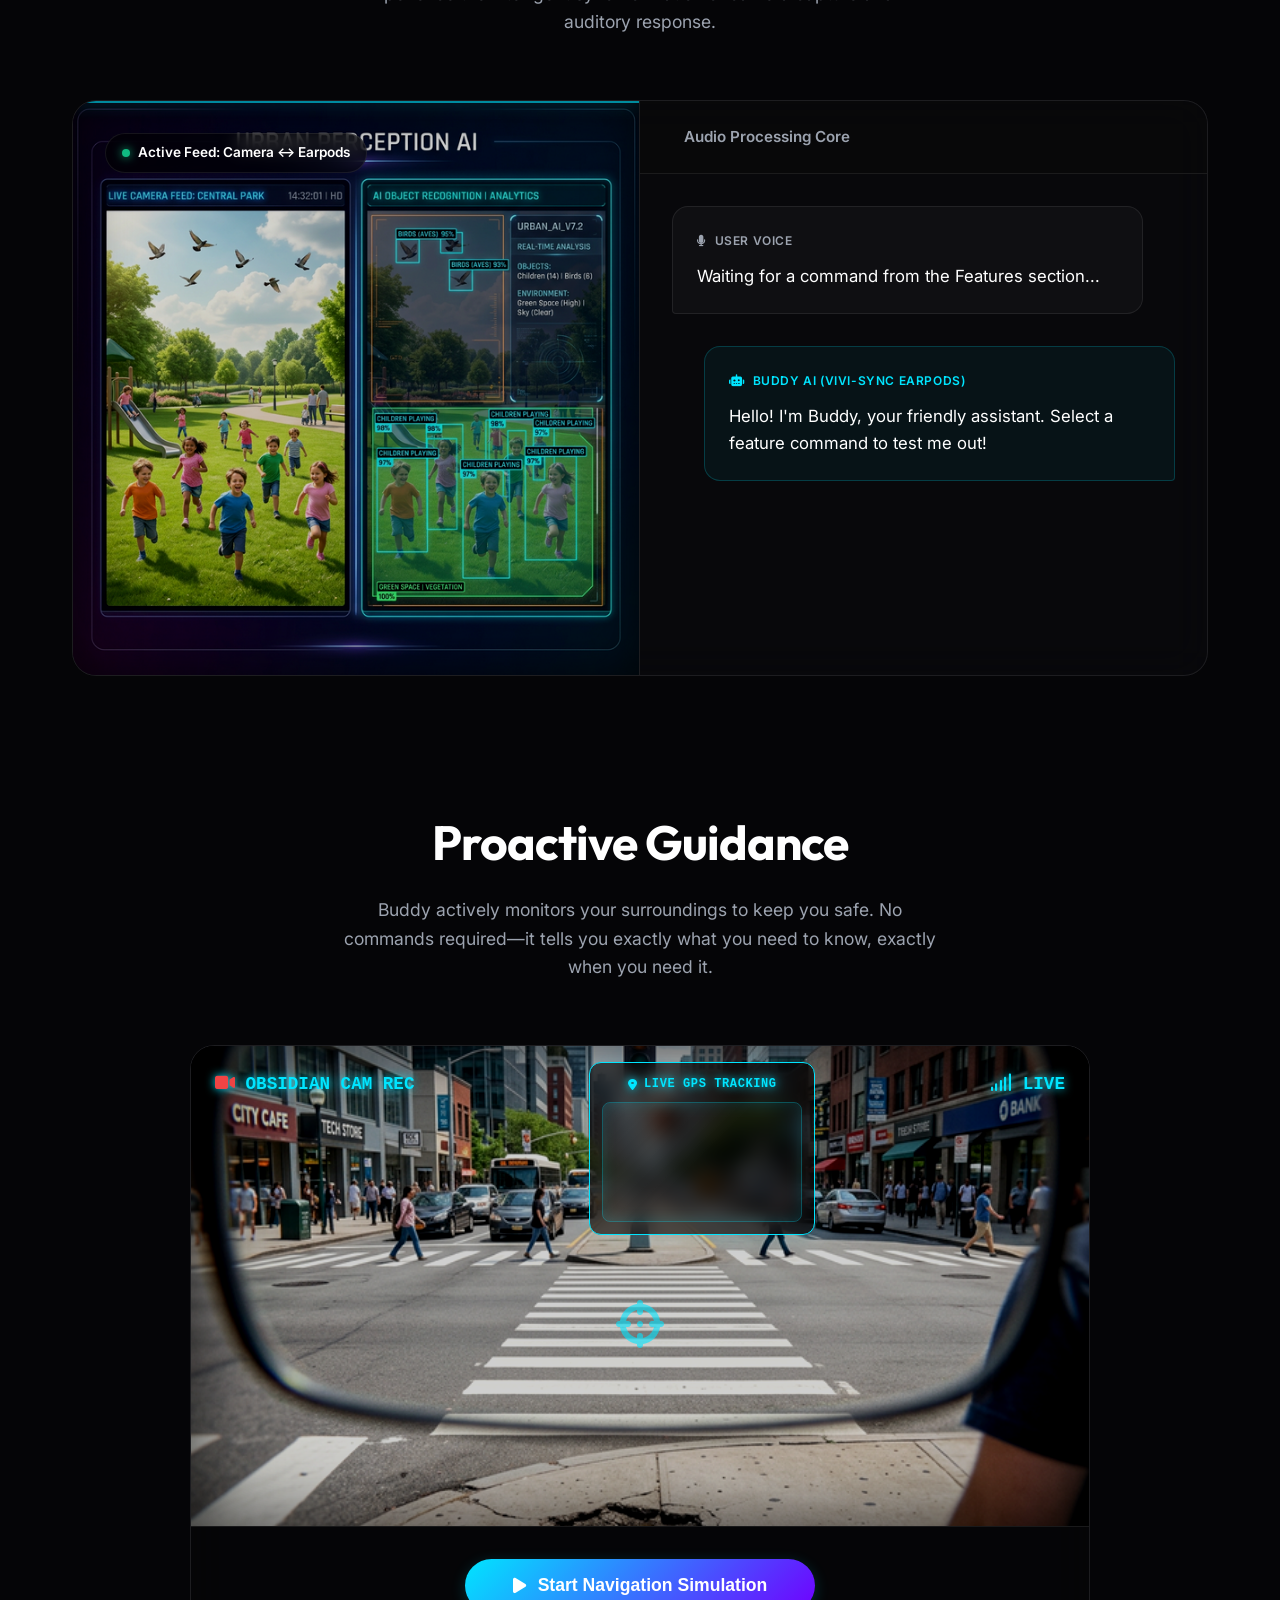
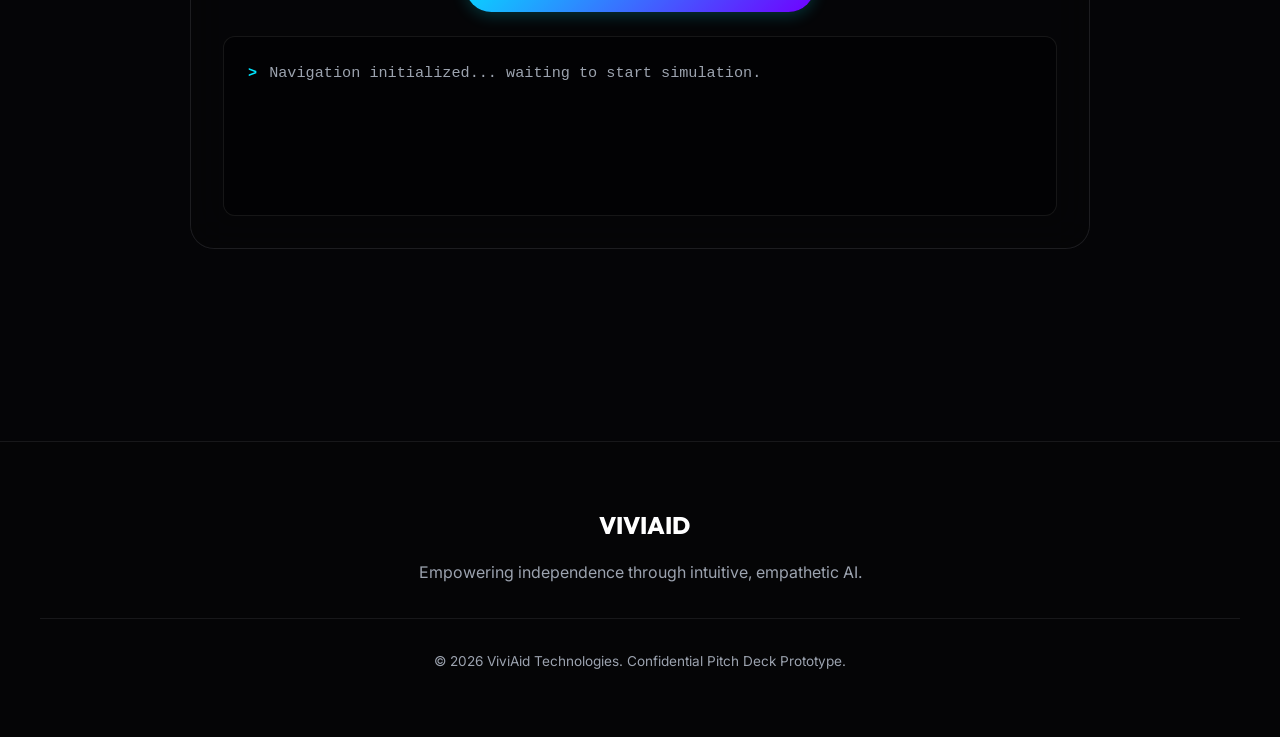
==== commit 17b51071: "Update logo to professional Cyber-Eye icon across pitch and website" ====
--- a/index.html
+++ b/index.html
@@ -18,7 +18,7 @@
     <nav class="glass-nav">
         <div class="nav-container">
             <div class="logo">
-                <span class="logo-icon"></span>
+                <i class="fas fa-eye logo-icon"></i>
                 VIVIAID
             </div>
             <div class="nav-links">
--- a/style.css
+++ b/style.css
@@ -92,10 +92,17 @@
 }
 
 .logo-icon {
-    width: 24px;
-    height: 24px;
-    border-radius: 6px;
+    font-size: 1.6rem;
     background: var(--accent-gradient);
+    -webkit-background-clip: text;
+    -webkit-text-fill-color: transparent;
+    background-clip: text;
+    filter: drop-shadow(0 0 10px rgba(0, 229, 255, 0.4));
+    transition: transform 0.3s ease;
+}
+
+.logo:hover .logo-icon {
+    transform: scale(1.1) rotate(5deg);
 }
 
 .nav-links {
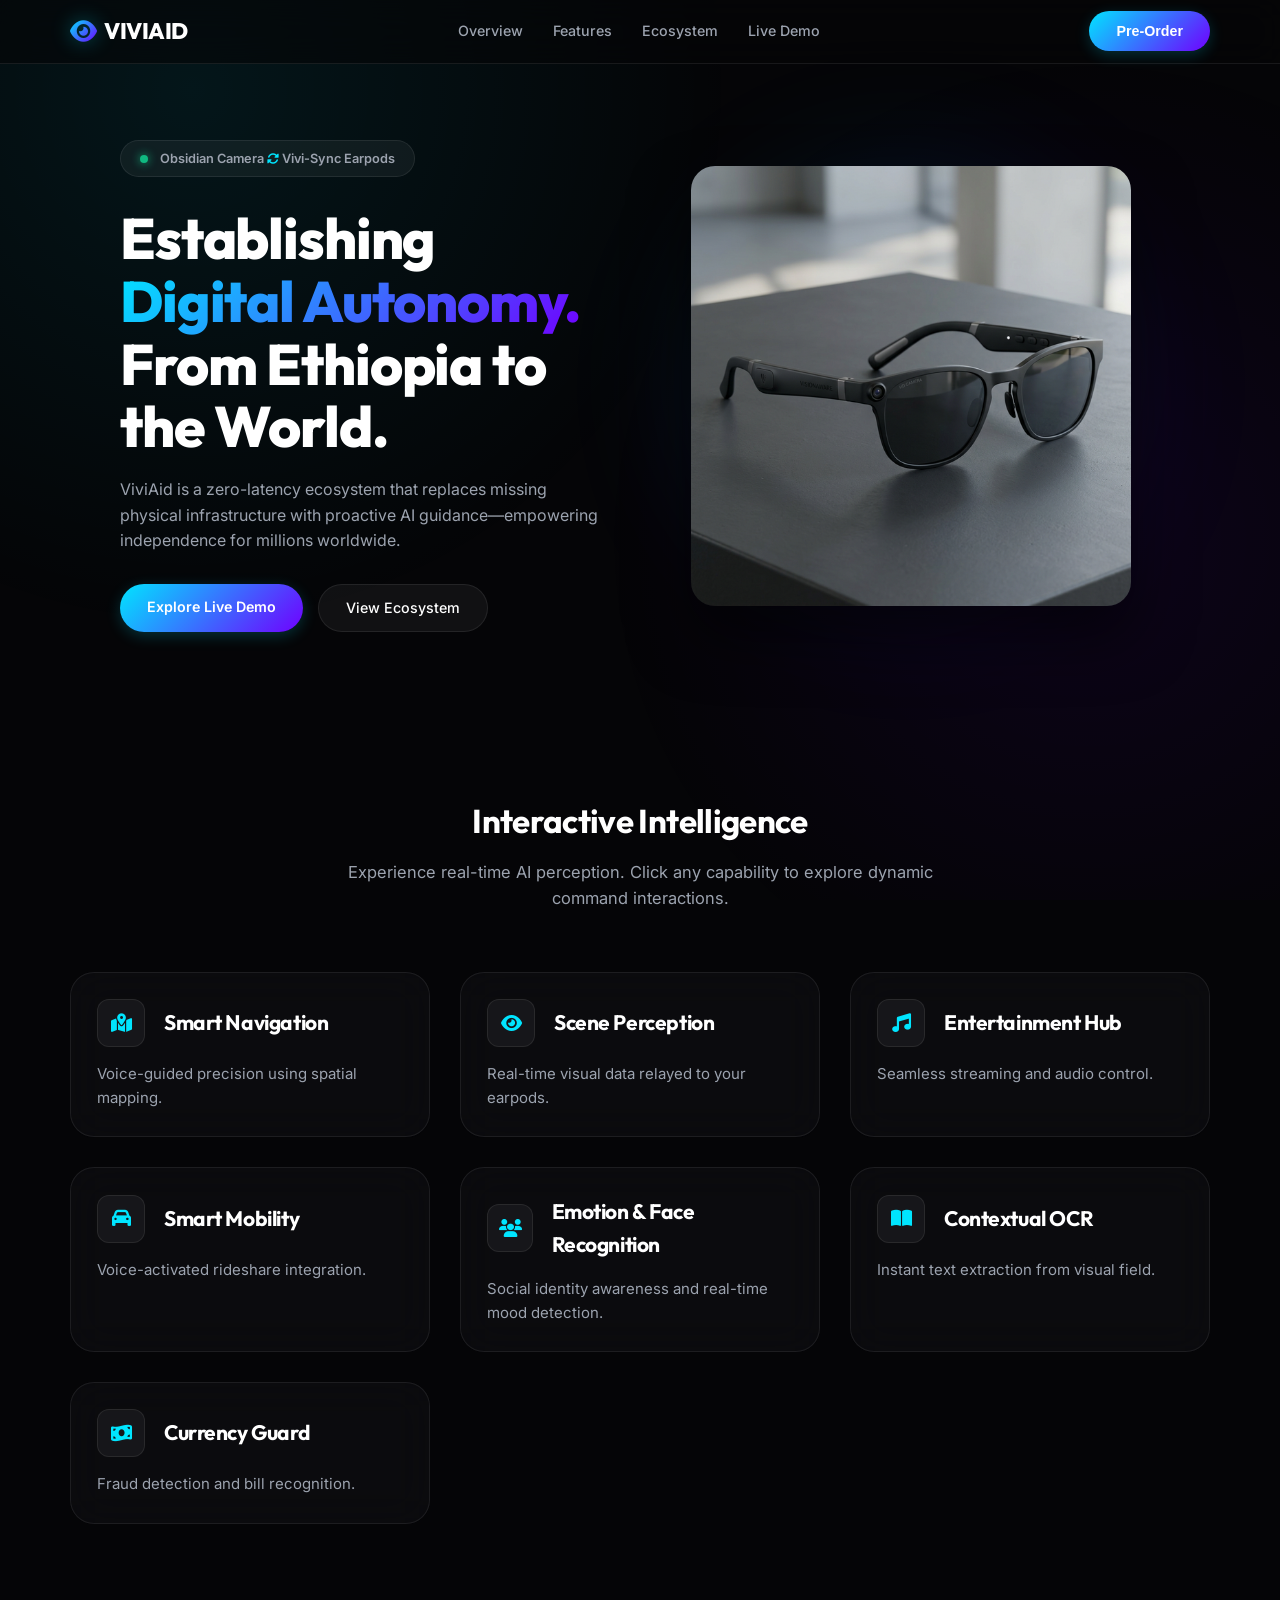
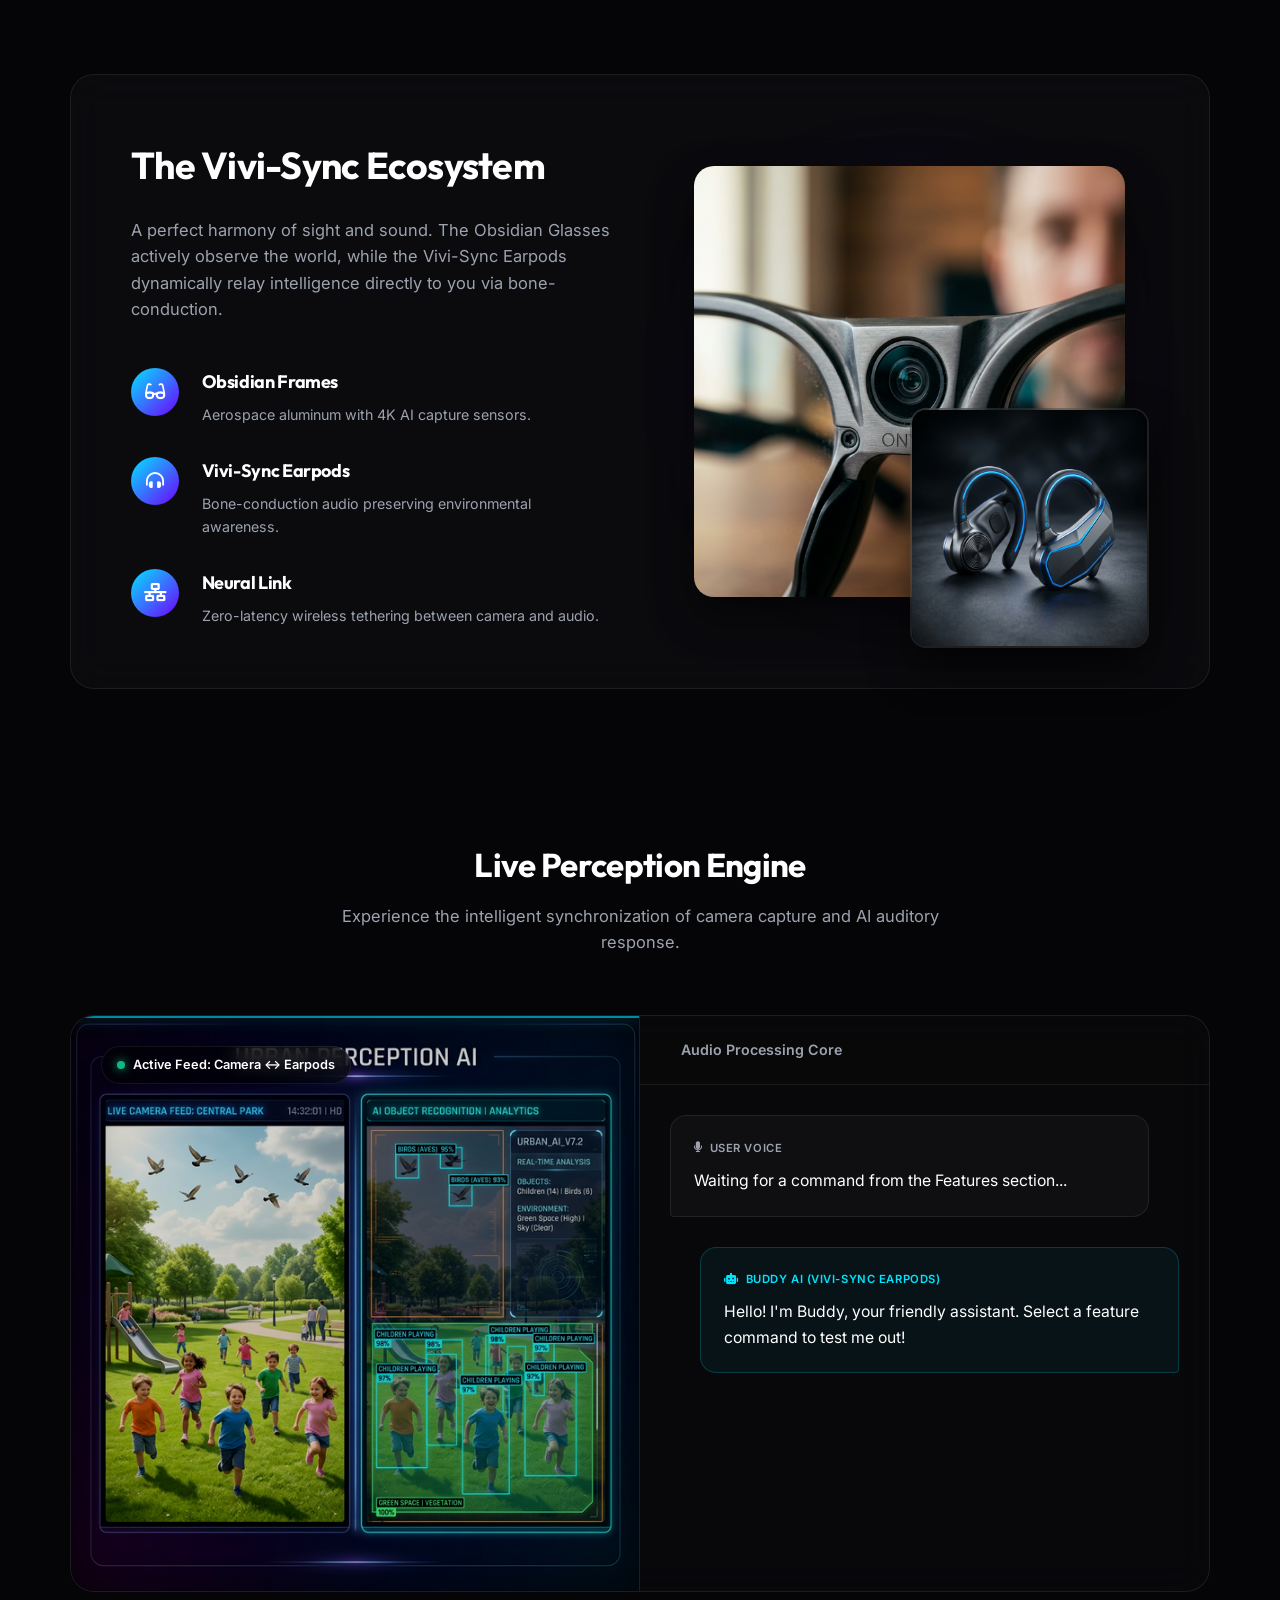
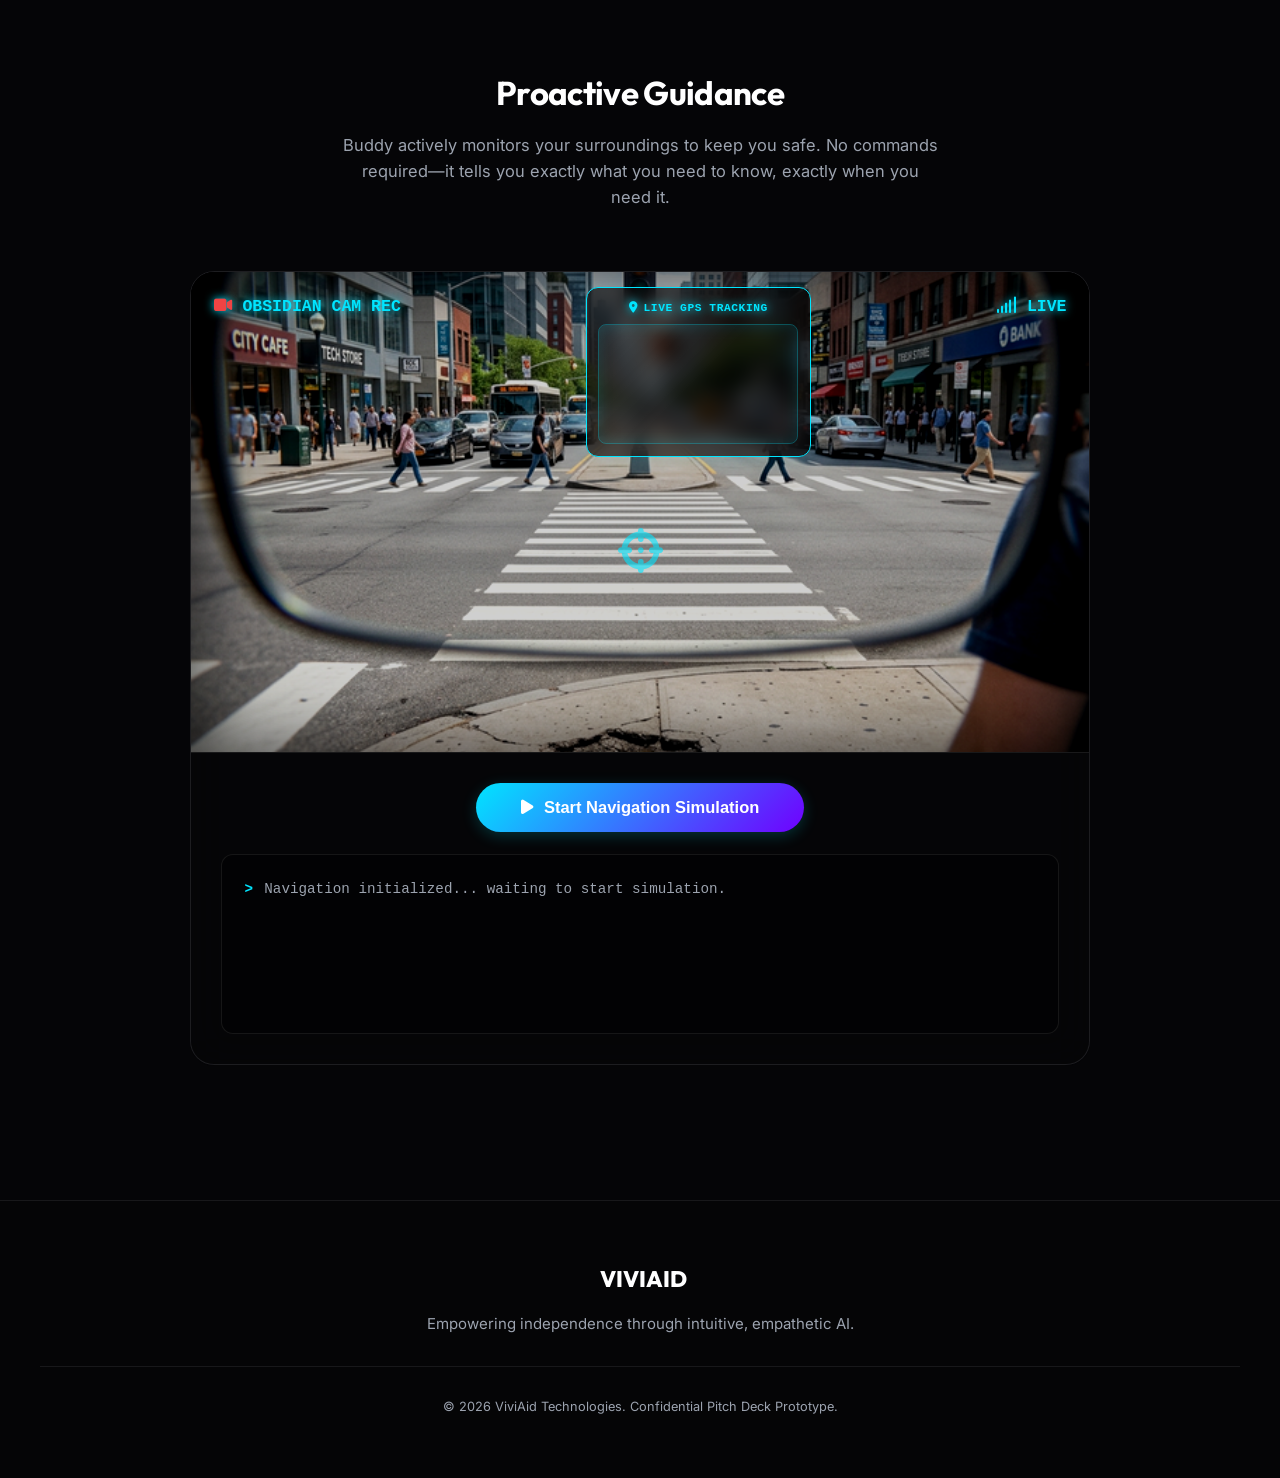
==== commit 4093599e: "Update visionary narrative: Ethiopia launch to Global expansion" ====
--- a/index.html
+++ b/index.html
@@ -37,9 +37,10 @@
                 <div class="pulse-dot"></div>
                 <span>Obsidian Camera <i class="fas fa-sync-alt spin-icon"></i> Vivi-Sync Earpods</span>
             </div>
-            <h1 class="hero-title">Experience the world <br><span class="text-gradient">reimagined.</span></h1>
-            <p class="hero-subtitle">ViviAid is a revolutionary AI wearable platform that seamlessly connects visual
-                perception from your glasses directly to intuitive audio guidance in your earpods.</p>
+            <h1 class="hero-title">Establishing <span class="text-gradient">Digital Autonomy.</span> <br>From Ethiopia
+                to the World.</h1>
+            <p class="hero-subtitle">ViviAid is a zero-latency ecosystem that replaces missing physical infrastructure
+                with proactive AI guidance—empowering independence for millions worldwide.</p>
 
             <div class="hero-actions">
                 <a href="#demo" class="btn-primary">Explore Live Demo</a>
--- a/style.css
+++ b/style.css
@@ -19,6 +19,8 @@
 
 html {
     scroll-behavior: smooth;
+    font-size: 15px;
+    /* Base scaling down from 16px */
 }
 
 body {
@@ -76,7 +78,7 @@
 .nav-container {
     max-width: 1200px;
     margin: 0 auto;
-    padding: 1.25rem 2rem;
+    padding: 0.75rem 2rem;
     display: flex;
     justify-content: space-between;
     align-items: center;
@@ -191,14 +193,31 @@
 
 /* Hero Section */
 .hero-section {
-    max-width: 1200px;
+    max-width: 1100px;
     margin: 0 auto;
-    padding: 10rem 2rem 5rem;
+    padding: 6rem 2rem 2.5rem;
     display: grid;
     grid-template-columns: 1fr 1fr;
-    gap: 4rem;
-    align-items: center;
-    min-height: 100vh;
+    gap: 3rem;
+    align-items: center;
+    min-height: 80vh;
+}
+
+@media (max-width: 1100px) {
+    .hero-section {
+        grid-template-columns: 1fr;
+        text-align: center;
+        padding-top: 7rem;
+    }
+
+    .hero-actions {
+        justify-content: center;
+    }
+
+    .hero-subtitle {
+        margin-left: auto;
+        margin-right: auto;
+    }
 }
 
 .system-status-badge {
@@ -259,16 +278,16 @@
 }
 
 .hero-title {
-    font-size: 4.5rem;
+    font-size: clamp(2.2rem, 4.5vw, 3.8rem);
     line-height: 1.1;
-    margin-bottom: 1.5rem;
+    margin-bottom: 1.25rem;
     font-weight: 800;
 }
 
 .hero-subtitle {
-    font-size: 1.15rem;
-    color: var(--text-secondary);
-    margin-bottom: 2.5rem;
+    font-size: clamp(0.95rem, 1.25vw, 1.1rem);
+    color: var(--text-secondary);
+    margin-bottom: 2rem;
     max-width: 480px;
 }
 
@@ -297,7 +316,7 @@
 
 .hero-image {
     width: 100%;
-    max-width: 500px;
+    max-width: 440px;
     border-radius: 24px;
     box-shadow: 0 30px 60px rgba(0, 0, 0, 0.6);
 }
@@ -332,7 +351,7 @@
 .demo-section {
     max-width: 1200px;
     margin: 0 auto;
-    padding: 8rem 2rem;
+    padding: 5rem 2rem;
 }
 
 .section-header {
@@ -344,8 +363,8 @@
 }
 
 .section-title {
-    font-size: 3rem;
-    margin-bottom: 1rem;
+    font-size: 2.2rem;
+    margin-bottom: 0.75rem;
 }
 
 .section-desc {
@@ -370,7 +389,7 @@
 }
 
 .feature-card {
-    padding: 2.5rem;
+    padding: 1.75rem;
     transition: all 0.4s cubic-bezier(0.175, 0.885, 0.32, 1.275);
     display: flex;
     flex-direction: column;
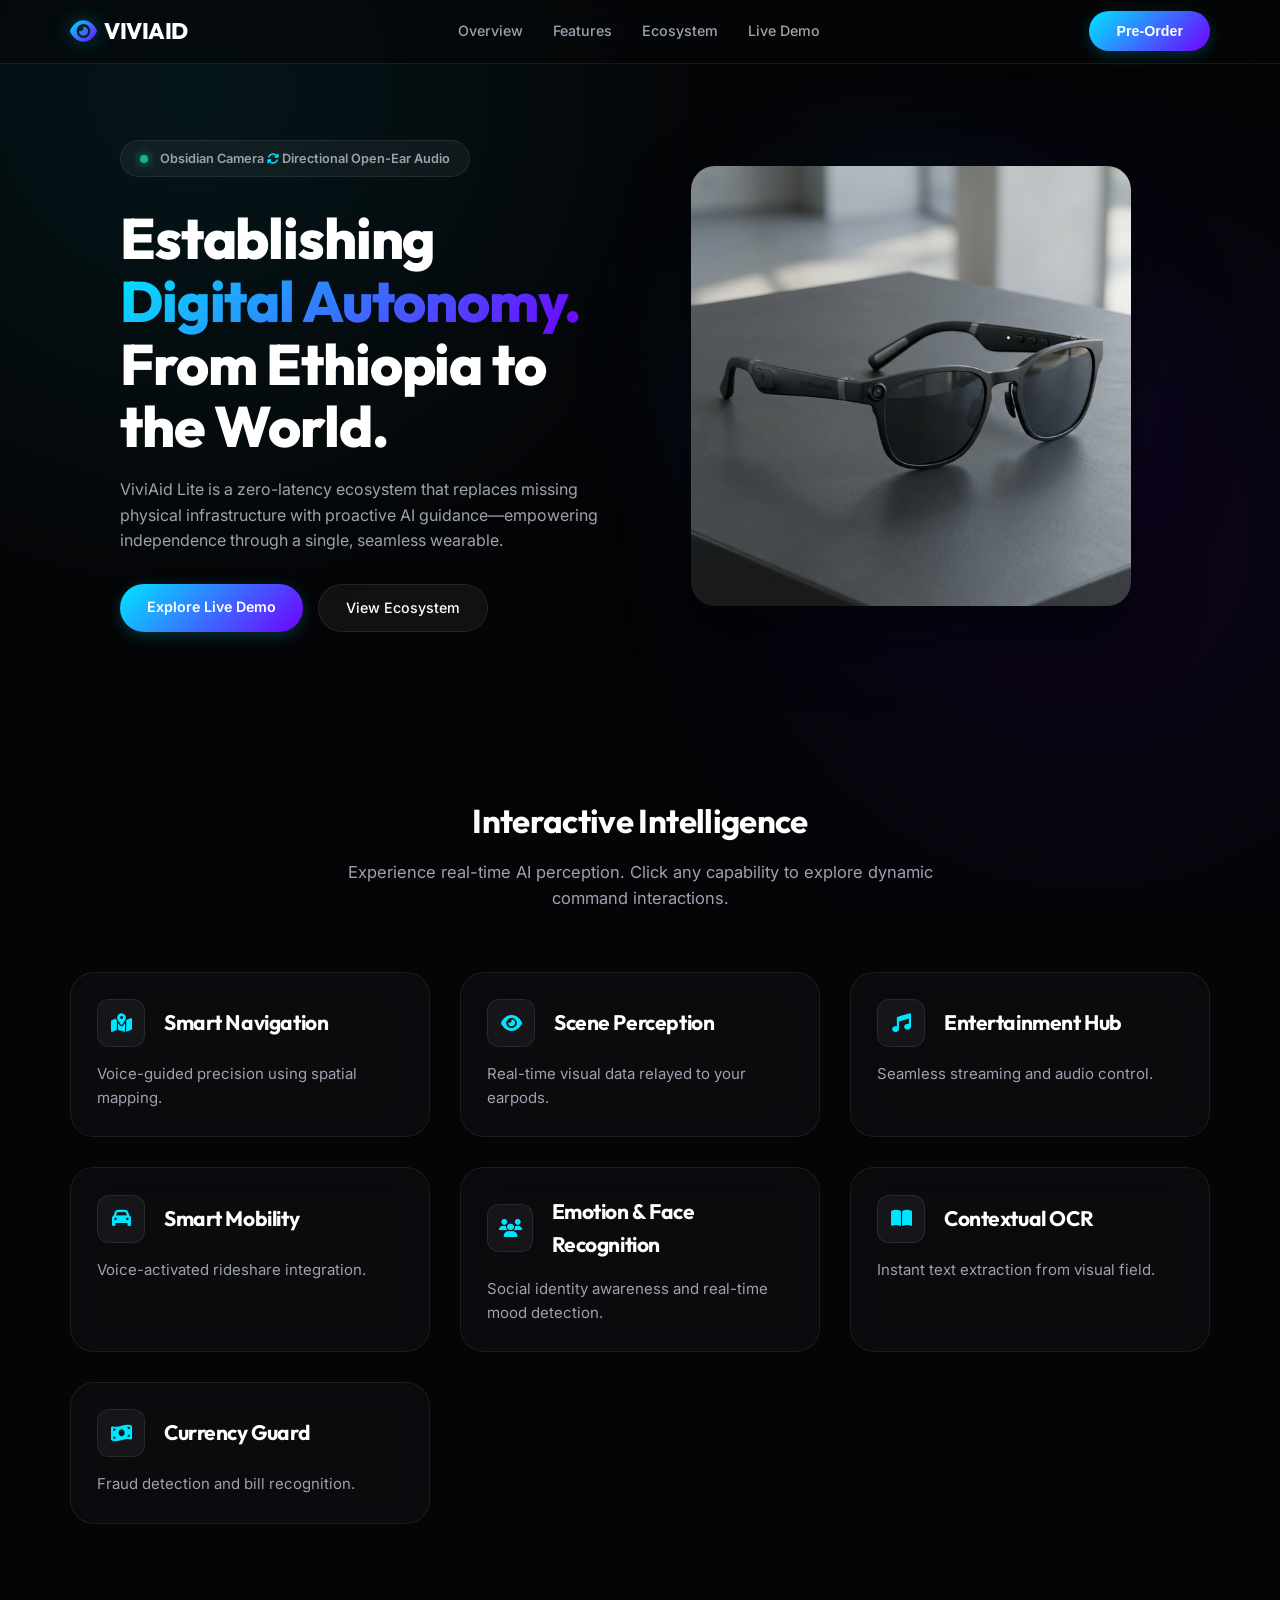
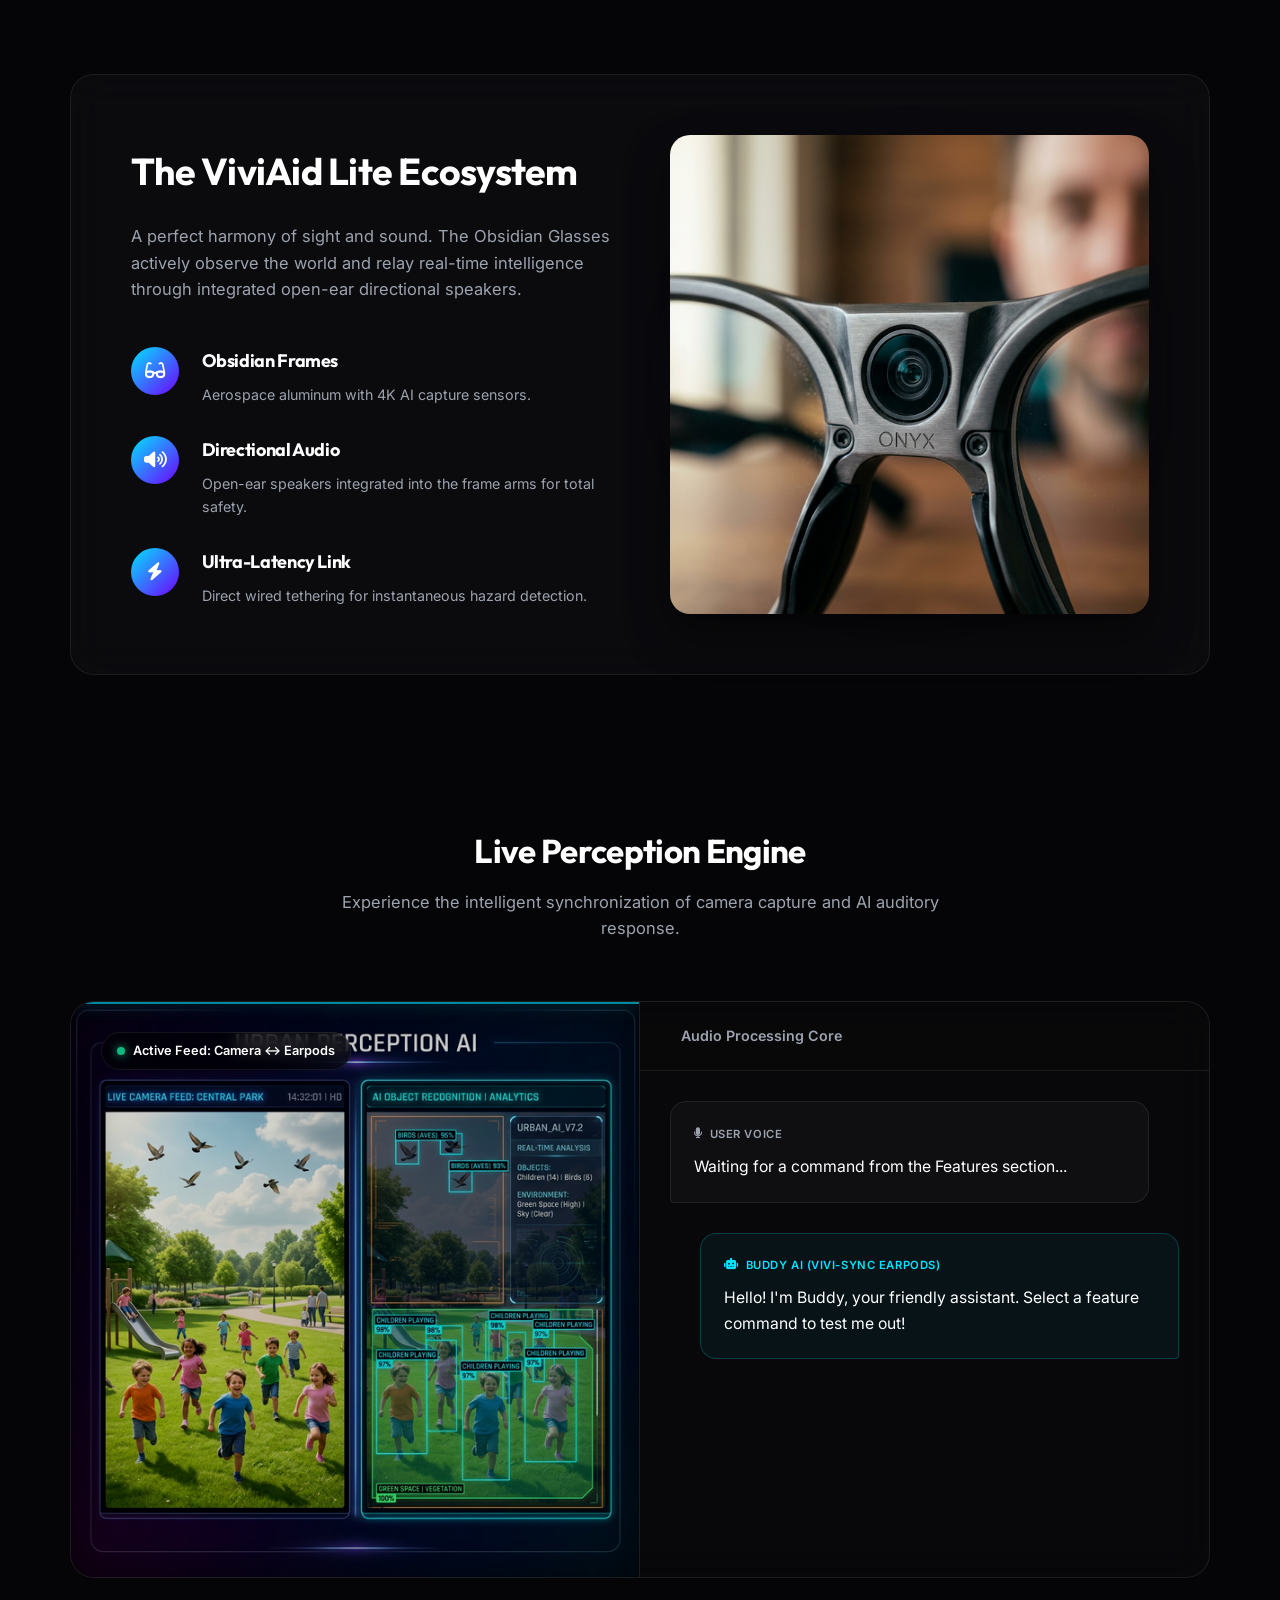
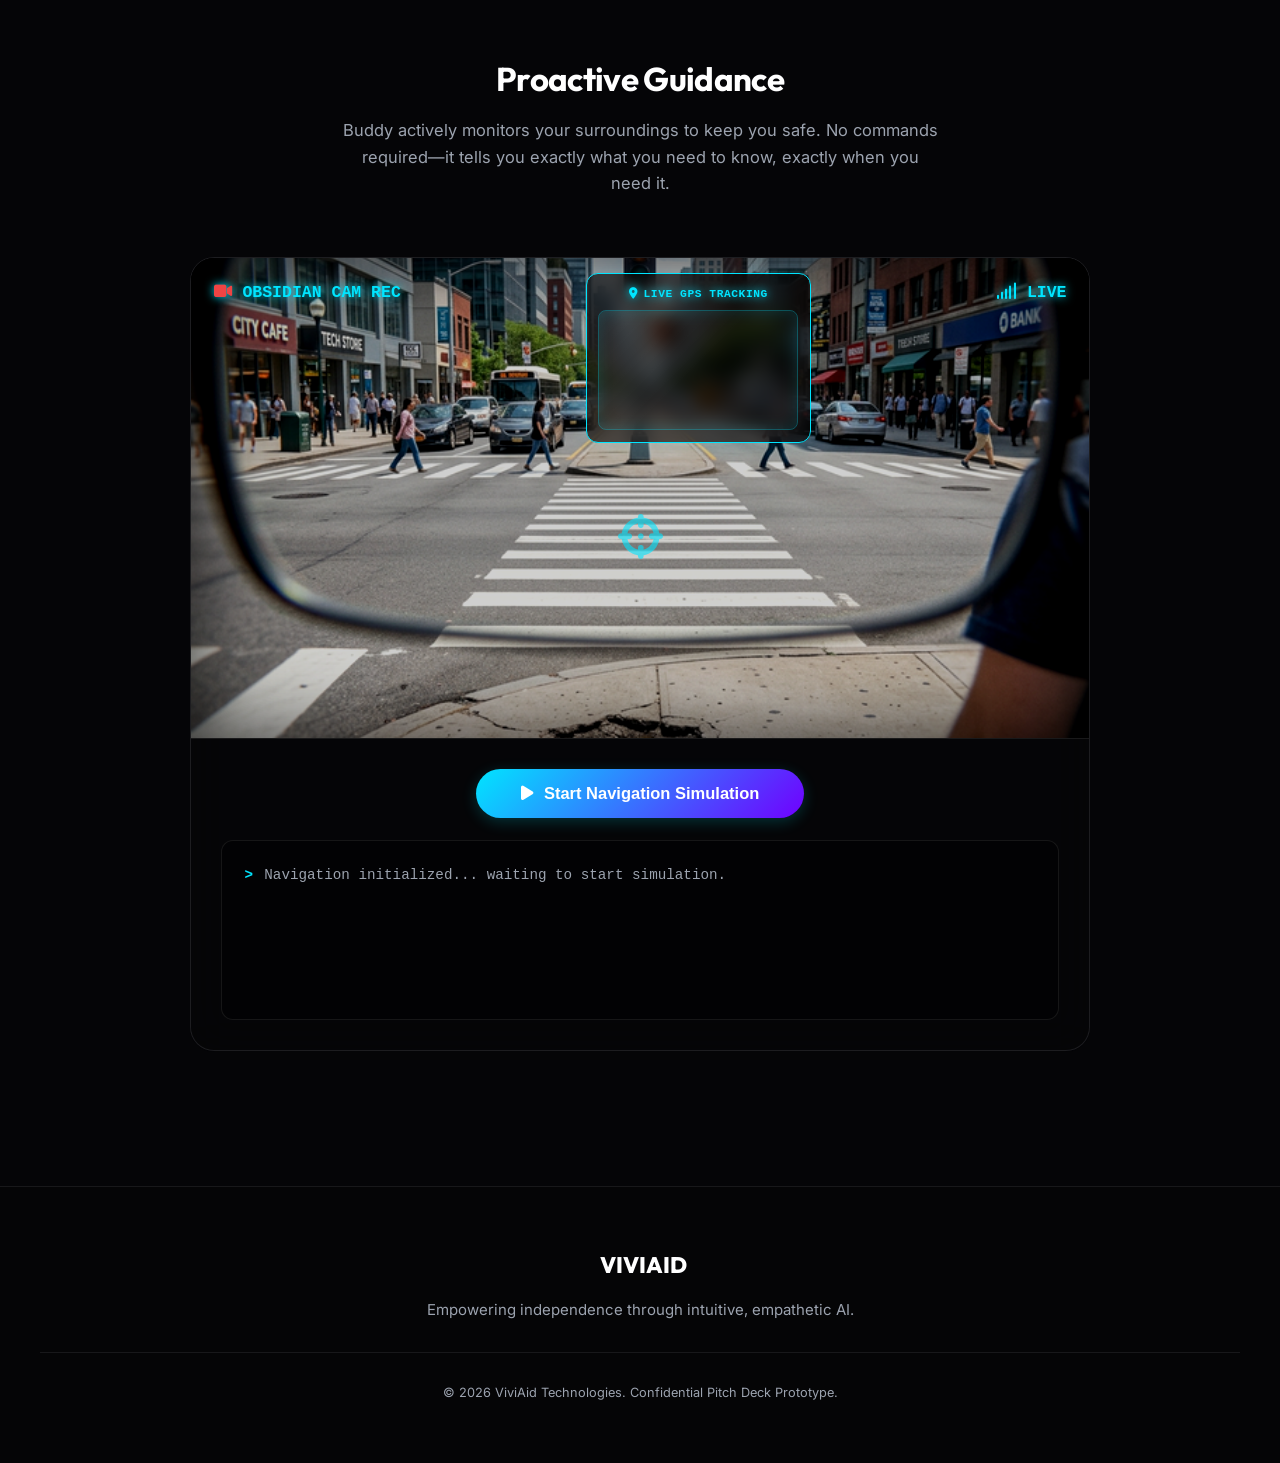
==== commit 197e6eff: "Launch ViviAid Buddy AI Live Prototype (Phone-Only Pilot)" ====
--- a/index.html
+++ b/index.html
@@ -35,15 +35,16 @@
         <div class="hero-content">
             <div class="system-status-badge">
                 <div class="pulse-dot"></div>
-                <span>Obsidian Camera <i class="fas fa-sync-alt spin-icon"></i> Vivi-Sync Earpods</span>
+                <span>Obsidian Camera <i class="fas fa-sync-alt spin-icon"></i> Directional Open-Ear Audio</span>
             </div>
             <h1 class="hero-title">Establishing <span class="text-gradient">Digital Autonomy.</span> <br>From Ethiopia
                 to the World.</h1>
-            <p class="hero-subtitle">ViviAid is a zero-latency ecosystem that replaces missing physical infrastructure
-                with proactive AI guidance—empowering independence for millions worldwide.</p>
+            <p class="hero-subtitle">ViviAid Lite is a zero-latency ecosystem that replaces missing physical
+                infrastructure with proactive AI guidance—empowering independence through a single, seamless wearable.
+            </p>
 
             <div class="hero-actions">
-                <a href="#demo" class="btn-primary">Explore Live Demo</a>
+                <a href="app.html" class="btn-primary">Explore Live Demo</a>
                 <a href="#hardware" class="btn-secondary">View Ecosystem</a>
             </div>
         </div>
@@ -216,10 +217,9 @@
     <section id="hardware" class="hardware-section">
         <div class="hardware-container glass-panel">
             <div class="hardware-info">
-                <h2 class="section-title">The Vivi-Sync Ecosystem</h2>
+                <h2 class="section-title">The ViviAid Lite Ecosystem</h2>
                 <p class="hardware-desc">A perfect harmony of sight and sound. The Obsidian Glasses actively observe the
-                    world, while the Vivi-Sync Earpods dynamically relay intelligence directly to you via
-                    bone-conduction.</p>
+                    world and relay real-time intelligence through integrated open-ear directional speakers.</p>
 
                 <div class="specs-list">
                     <div class="spec-item">
@@ -230,25 +230,25 @@
                         </div>
                     </div>
                     <div class="spec-item">
-                        <div class="spec-icon"><i class="fas fa-headphones-alt"></i></div>
+                        <div class="spec-icon"><i class="fas fa-volume-up"></i></div>
                         <div class="spec-text">
-                            <h4>Vivi-Sync Earpods</h4>
-                            <p>Bone-conduction audio preserving environmental awareness.</p>
+                            <h4>Directional Audio</h4>
+                            <p>Open-ear speakers integrated into the frame arms for total safety.</p>
                         </div>
                     </div>
                     <div class="spec-item">
-                        <div class="spec-icon"><i class="fas fa-network-wired"></i></div>
+                        <div class="spec-icon"><i class="fas fa-bolt"></i></div>
                         <div class="spec-text">
-                            <h4>Neural Link</h4>
-                            <p>Zero-latency wireless tethering between camera and audio.</p>
+                            <h4>Ultra-Latency Link</h4>
+                            <p>Direct wired tethering for instantaneous hazard detection.</p>
                         </div>
                     </div>
                 </div>
             </div>
             <div class="hardware-showcase">
                 <div class="showcase-glow"></div>
-                <img src="assets/glasses_2.png" alt="Obsidian Glasses" class="hw-img-main floating-slow">
-                <img src="assets/earpods.png" alt="Vivi-Sync Earpods" class="hw-img-sub floating-fast">
+                <img src="assets/glasses_2.png" alt="Obsidian Glasses" class="hw-img-main floating-slow"
+                    style="width: 100%;">
             </div>
         </div>
     </section>
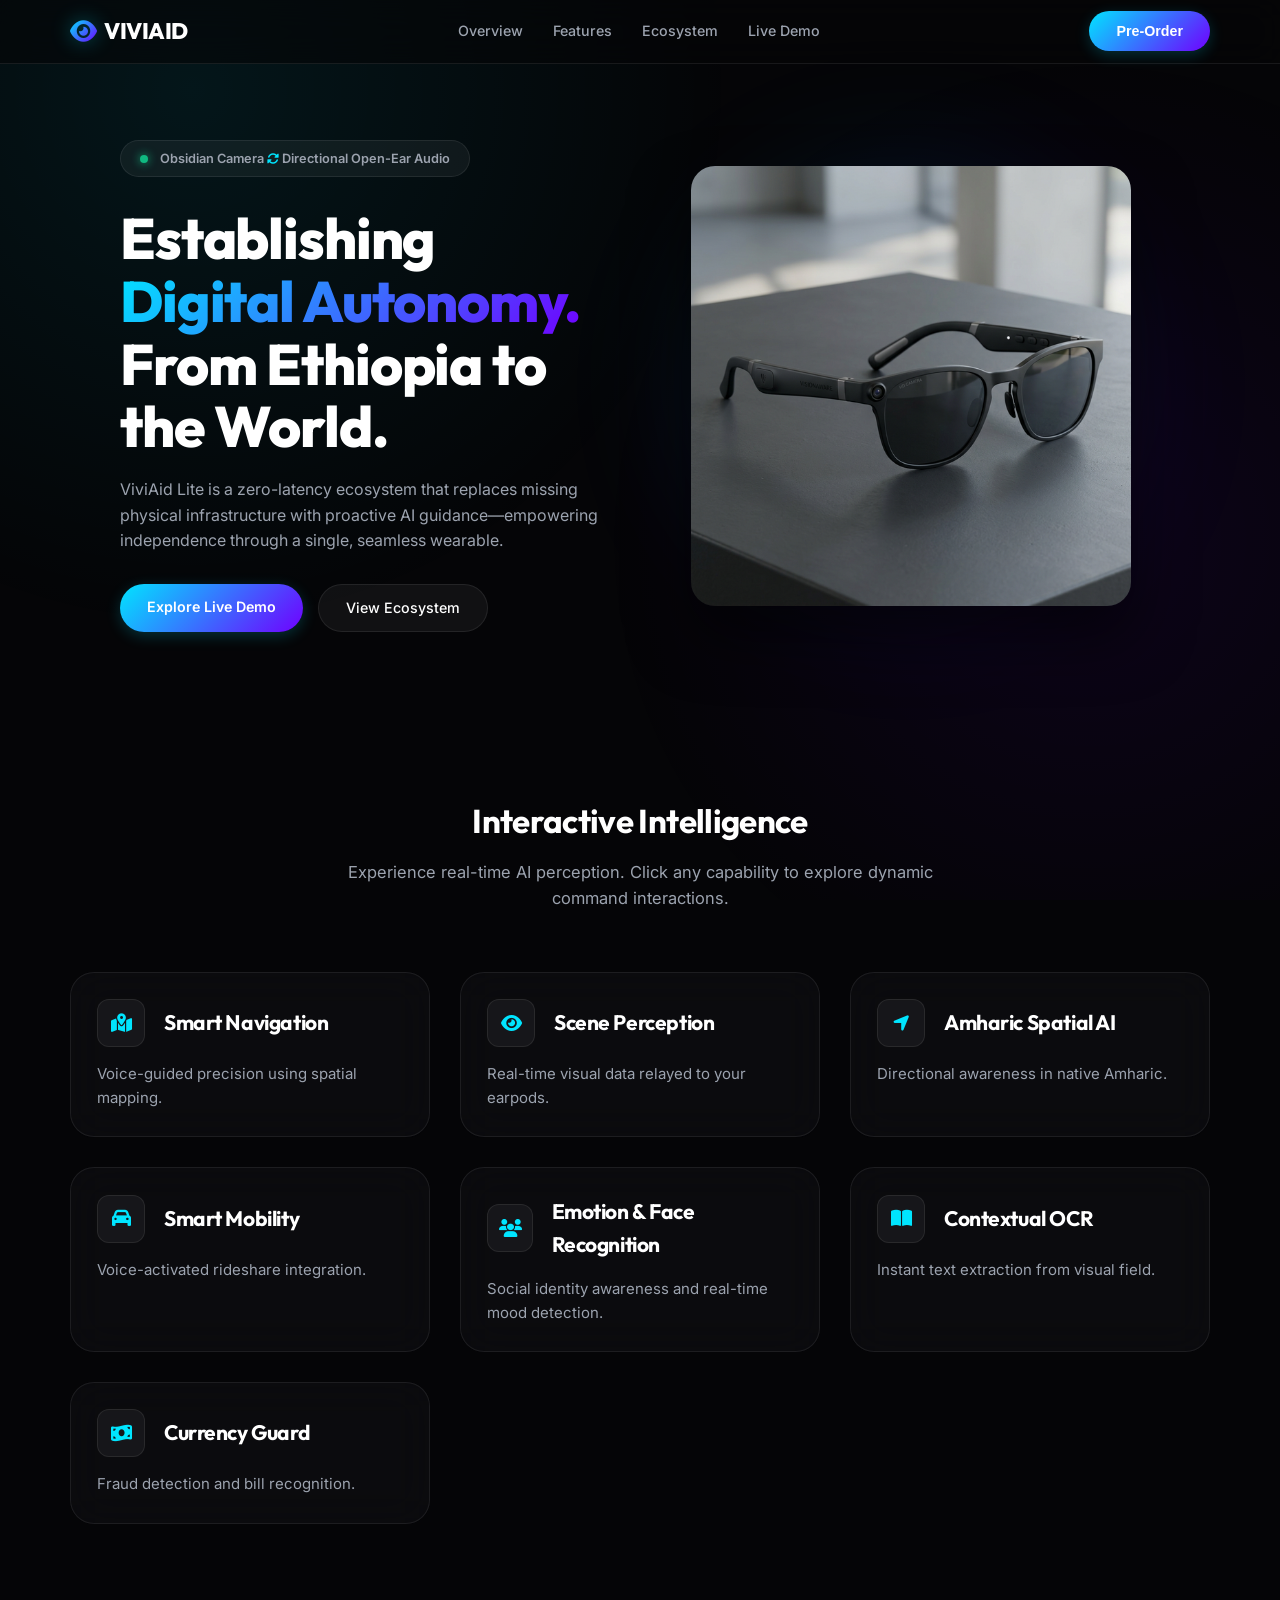
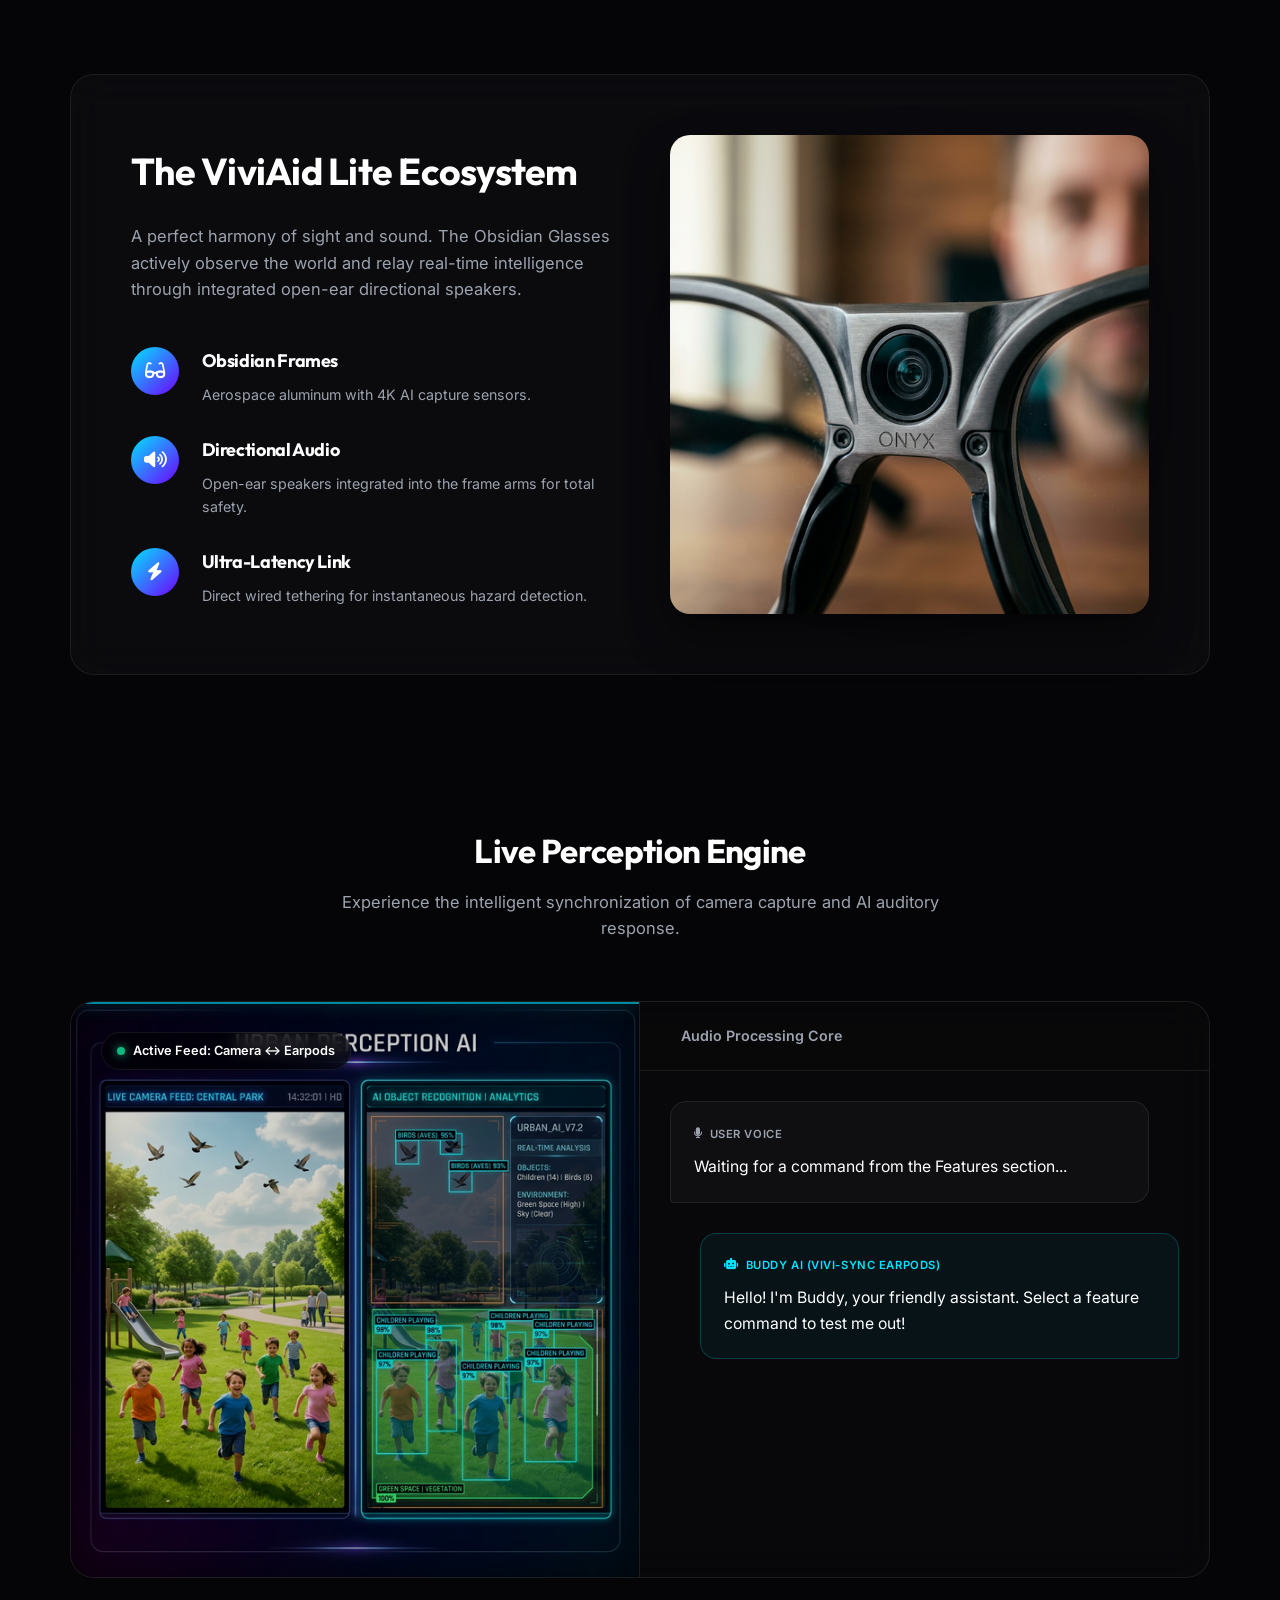
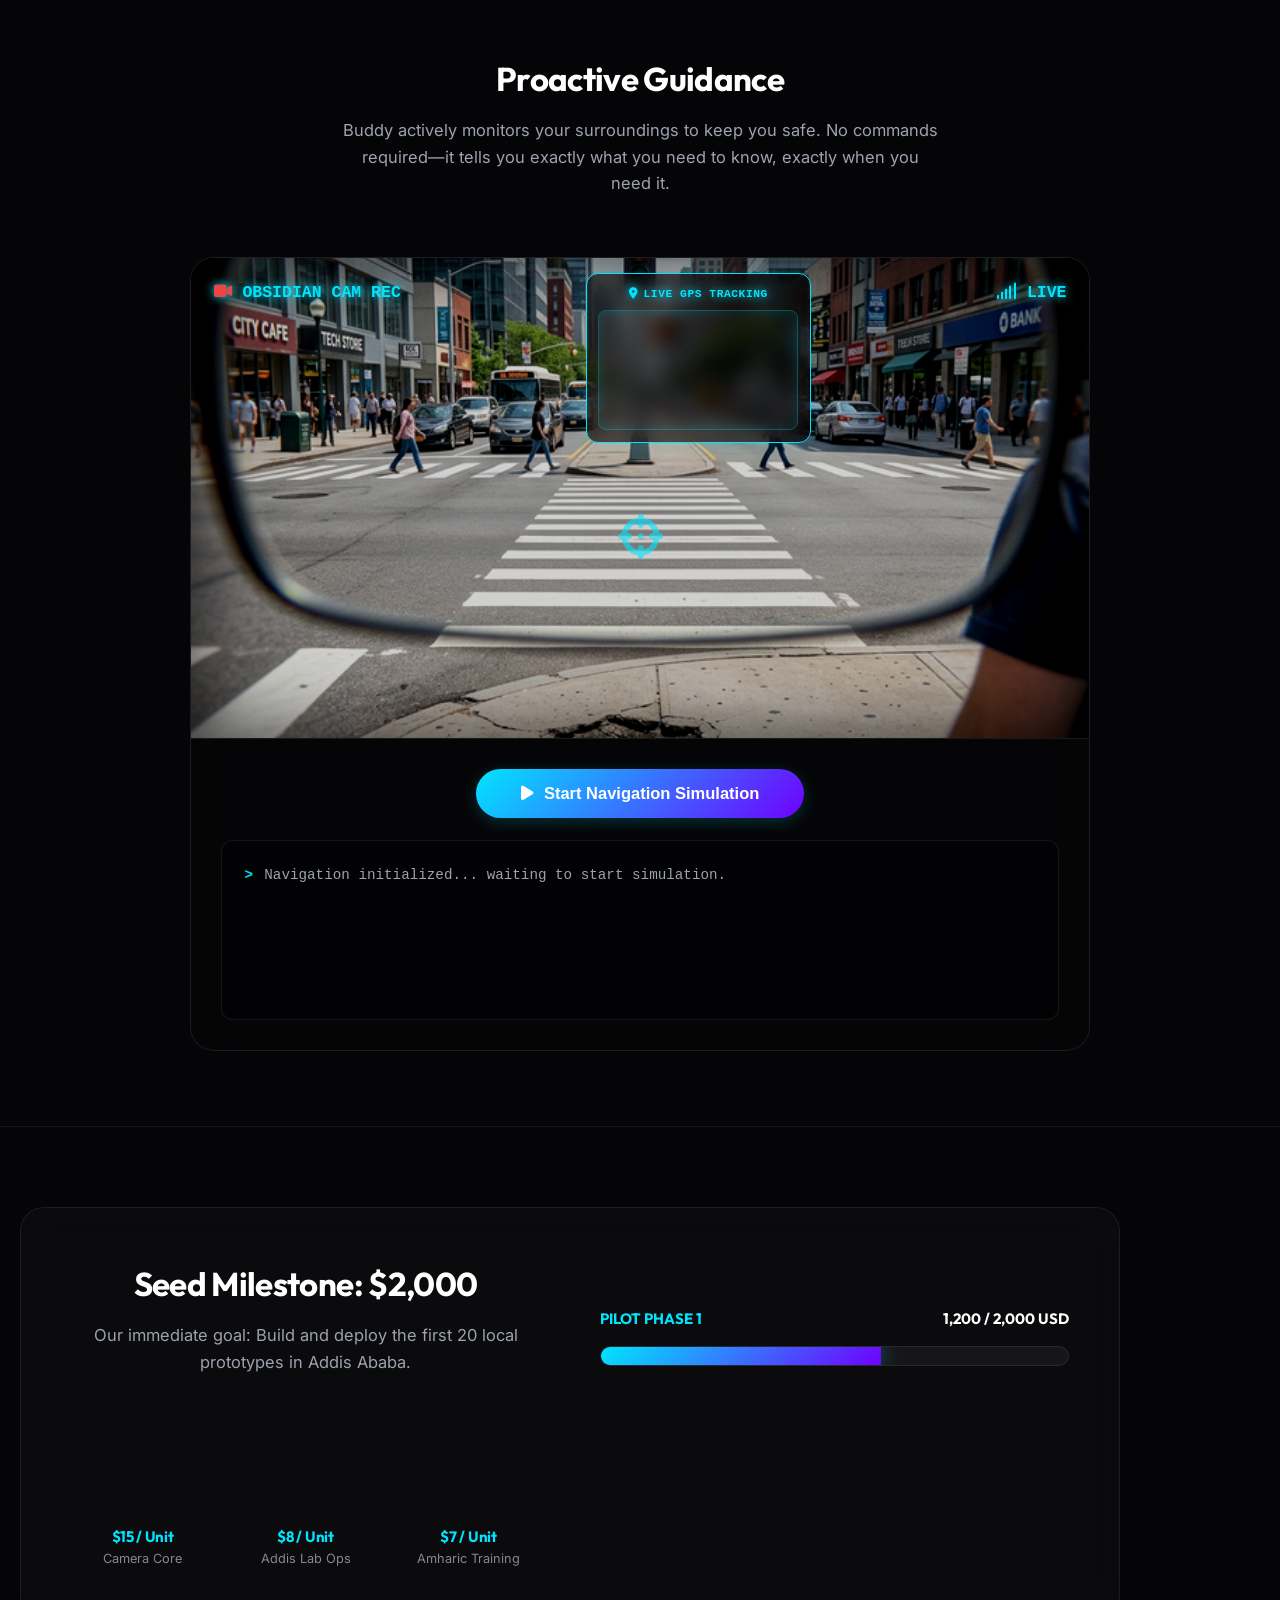
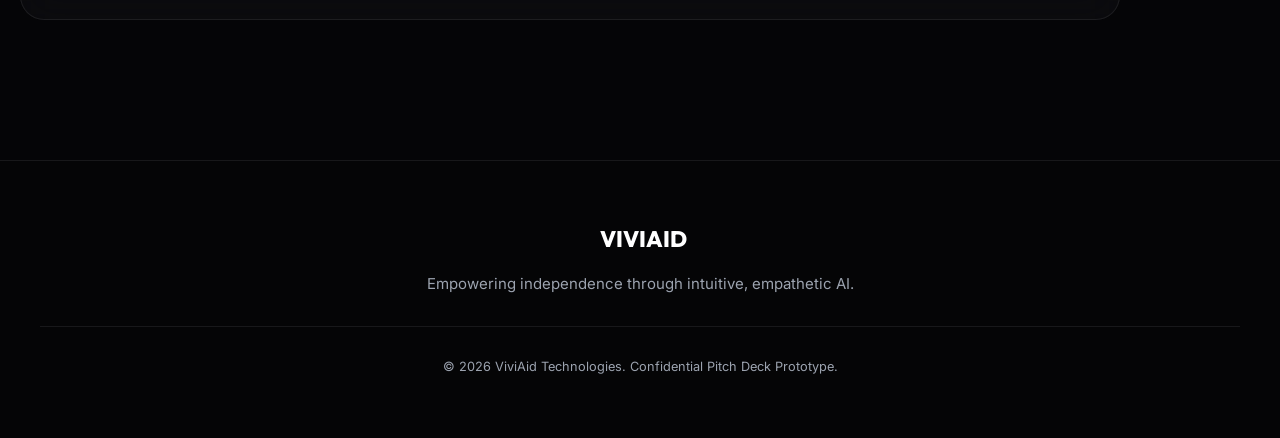
==== commit afb8d42e: "Finalize ViviAid Startup Hub: Landing page milestones, Spatial simulation, and Deck polish" ====
--- a/index.html
+++ b/index.html
@@ -104,22 +104,22 @@
                 </div>
             </div>
 
-            <!-- Music -->
-            <div class="feature-card glass-panel" data-feature="music">
-                <div class="feature-header">
-                    <div class="feature-icon"><i class="fas fa-music"></i></div>
-                    <h3>Entertainment Hub</h3>
-                </div>
-                <p class="feature-desc">Seamless streaming and audio control.</p>
-                <div class="feature-body">
-                    <div class="divider"></div>
-                    <p class="options-label">Command Buddy:</p>
-                    <div class="options-grid">
-                        <button class="btn-command" onclick="simulateVoice('music', 'lofi')">
-                            <i class="fas fa-microphone"></i> "Play relaxing lo-fi"
-                        </button>
-                        <button class="btn-command" onclick="simulateVoice('music', 'workout')">
-                            <i class="fas fa-microphone"></i> "Start workout playlist"
+            <!-- Spatial AI -->
+            <div class="feature-card glass-panel" data-feature="spatial">
+                <div class="feature-header">
+                    <div class="feature-icon"><i class="fas fa-location-arrow"></i></div>
+                    <h3>Amharic Spatial AI</h3>
+                </div>
+                <p class="feature-desc">Directional awareness in native Amharic.</p>
+                <div class="feature-body">
+                    <div class="divider"></div>
+                    <p class="options-label">Command Buddy:</p>
+                    <div class="options-grid">
+                        <button class="btn-command" onclick="simulateVoice('spatial', 'where')">
+                            <i class="fas fa-microphone"></i> "መኪናው የት ነው?" (Where is the car?)
+                        </button>
+                        <button class="btn-command" onclick="simulateVoice('spatial', 'scan')">
+                            <i class="fas fa-microphone"></i> "አካባቢውን እይልኝ" (Scan surroundings)
                         </button>
                     </div>
                 </div>
@@ -337,6 +337,46 @@
     </section>
 
     <!-- Adding a professional footer -->
+    <section id="milestones" class="milestone-section"
+        style="padding: 80px 20px; border-top: 1px solid var(--border-glass);">
+        <div class="hardware-container glass-panel" style="max-width: 1100px; padding: 50px;">
+            <div style="text-align: center; margin-bottom: 40px;">
+                <h2 class="section-title">Seed Milestone: $2,000</h2>
+                <p class="section-desc">Our immediate goal: Build and deploy the first 20 local prototypes in Addis
+                    Ababa.</p>
+            </div>
+
+            <div class="milestone-tracker">
+                <div
+                    style="display: flex; justify-content: space-between; margin-bottom: 15px; font-family: 'Outfit'; font-weight: 700;">
+                    <span style="color: var(--accent-cyan);">PILOT PHASE 1</span>
+                    <span>1,200 / 2,000 USD</span>
+                </div>
+                <div
+                    style="width: 100%; height: 20px; background: rgba(255,255,255,0.05); border-radius: 10px; overflow: hidden; border: 1px solid var(--border-glass);">
+                    <div
+                        style="width: 60%; height: 100%; background: var(--accent-gradient); box-shadow: 0 0 20px rgba(0,229,255,0.4);">
+                    </div>
+                </div>
+            </div>
+
+            <div class="features-grid" style="grid-template-columns: repeat(3, 1fr); margin-top: 50px; gap: 20px;">
+                <div style="text-align: center;">
+                    <h4 style="color: var(--accent-cyan);">$15 / Unit</h4>
+                    <p style="font-size: 0.85rem; color: #888;">Camera Core</p>
+                </div>
+                <div style="text-align: center;">
+                    <h4 style="color: var(--accent-cyan);">$8 / Unit</h4>
+                    <p style="font-size: 0.85rem; color: #888;">Addis Lab Ops</p>
+                </div>
+                <div style="text-align: center;">
+                    <h4 style="color: var(--accent-cyan);">$7 / Unit</h4>
+                    <p style="font-size: 0.85rem; color: #888;">Amharic Training</p>
+                </div>
+            </div>
+        </div>
+    </section>
+
     <footer class="footer">
         <div class="footer-content">
             <div class="footer-logo">
